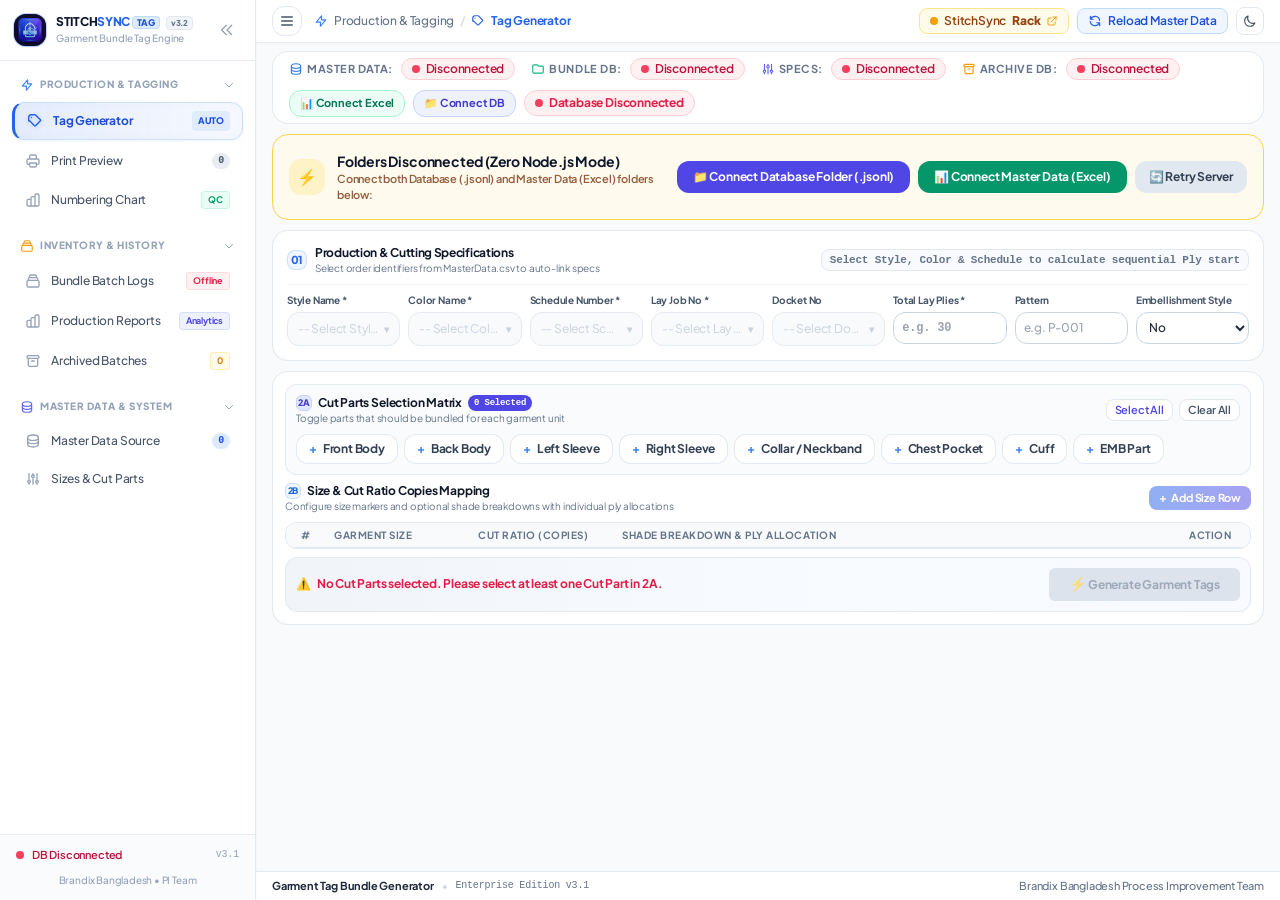
==== BundleTagApp.html @ 815786b7 "feat: add projects catalog page and integrate StitchSync Tag Generator (BundleTagApp)" ====
<!DOCTYPE html>
<html lang="en" class="light">

<head>
  <meta charset="UTF-8">
  <meta name="viewport" content="width=device-width, initial-scale=1.0">
  <title>StitchSync Tag - Garment Bundle Tag & Cut Identification Engine</title>
  <!-- Brand Favicon -->
  <link rel="icon" type="image/jpeg" href="assets/stitchsync-tag-logo.jpg">
  <!-- Tailwind CSS Engine (Local Offline + Configuration) -->
  <script src="tailwind.js"></script>
  <script>
    if (typeof tailwind !== 'undefined') {
      tailwind.config = { darkMode: 'class' };
    }
  </script>

  <!-- SheetJS Excel Engine (Local Offline + Excel .xlsx/.xls Parser) -->
  <script src="xlsx.full.min.js"></script>

  <!-- QR Code Generator Engine (Local Offline) -->
  <script src="js/qrcode.min.js"></script>

  <!-- Google Fonts (Plus Jakarta Sans & JetBrains Mono) with non-blocking fallback -->
  <link rel="preconnect" href="https://fonts.googleapis.com">
  <link rel="preconnect" href="https://fonts.gstatic.com" crossorigin>
  <link href="https://fonts.googleapis.com/css2?family=JetBrains+Mono:wght@400;500;600;700&family=Plus+Jakarta+Sans:wght@400;500;600;700;800&display=swap" rel="stylesheet">

  <!-- Application Stylesheet -->
  <link rel="stylesheet" href="css/style.css">
</head>

<body
  class="h-screen w-screen overflow-hidden bg-[#F8FAFC] dark:bg-slate-950 text-slate-800 dark:text-slate-100 transition-colors duration-200 antialiased selection:bg-blue-500 selection:text-white flex flex-col">

  <!-- Top Portfolio Return Bar -->
  <header class="no-print w-full bg-slate-900/95 text-slate-200 border-b border-slate-800 px-4 py-2 flex items-center justify-between text-xs z-50 shrink-0 select-none backdrop-blur-md shadow-md">
    <div class="flex items-center gap-3">
      <a href="projects.html" class="inline-flex items-center gap-1.5 px-3 py-1 rounded-lg bg-blue-600/20 hover:bg-blue-600/30 text-blue-400 hover:text-blue-300 font-bold border border-blue-500/40 transition">
        <span>←</span>
        <span>Back to Projects</span>
      </a>
      <span class="text-slate-600">|</span>
      <div class="flex items-center gap-2">
        <span class="w-2 h-2 rounded-full bg-emerald-400 animate-pulse"></span>
        <span class="font-medium text-slate-300">Live Application Demo:</span>
        <span class="font-bold text-white">StitchSync Tag Generator v3.2</span>
      </div>
    </div>
    <div class="flex items-center gap-3">
      <a href="index.html" class="text-slate-400 hover:text-white transition font-medium">Portfolio Home</a>
      <span class="text-slate-700">•</span>
      <a href="mailto:kihpranto@yahoo.com" class="text-blue-400 hover:text-blue-300 transition font-semibold">Contact Kazi Md Ikramul Hassan</a>
    </div>
  </header>

  <!-- Main Flex Layout Container -->
  <div id="app-root-container" class="flex-1 w-full flex flex-row overflow-hidden bg-[#F8FAFC] dark:bg-slate-950 text-slate-800 dark:text-slate-100">

    <!-- Left Side Panel Navigation (Sidebar) -->
    <aside id="app-sidebar" class="no-print w-64 shrink-0 bg-white/95 dark:bg-slate-900/95 border-r border-slate-200/90 dark:border-slate-800/90 flex flex-col justify-between h-screen z-40 transition-all duration-300 shadow-sm backdrop-blur-md overflow-hidden">
      
      <!-- Sidebar Header: Brand & Collapse Toggle -->
      <div class="sidebar-header p-3.5 border-b border-slate-200/80 dark:border-slate-800/80 flex items-center justify-between gap-2.5">
        <div class="flex items-center gap-2.5 min-w-0">
          <div class="w-8 h-8 rounded-xl overflow-hidden shadow-sm shadow-blue-500/20 ring-1 ring-blue-500/30 shrink-0 bg-gradient-to-br from-blue-600 via-blue-700 to-indigo-800 flex items-center justify-center" title="StitchSync Tag">
            <img src="assets/stitchsync-tag-logo.jpg" alt="StitchSync Tag Logo" class="w-full h-full object-cover" onerror="this.parentElement.innerHTML='🏷️'">
          </div>
          <div class="sidebar-brand-text truncate">
            <div class="flex items-center gap-1.5">
              <span class="text-xs font-black text-slate-900 dark:text-slate-100 tracking-tight">STITCH<span class="text-blue-600 dark:text-blue-400">SYNC</span> <span class="text-[9px] font-extrabold px-1 py-0.2 rounded bg-blue-100/90 dark:bg-blue-950 text-blue-700 dark:text-blue-300 border border-blue-200 dark:border-blue-800">TAG</span></span>
              <span class="px-1 py-0.2 rounded text-[8px] font-extrabold bg-slate-100 dark:bg-slate-800 text-slate-500 dark:text-slate-400 border border-slate-200 dark:border-slate-700">v3.2</span>
            </div>
            <p class="text-[10px] text-slate-400 dark:text-slate-500 font-medium truncate">Garment Bundle Tag Engine</p>
          </div>
        </div>
        <button type="button" onclick="toggleSidebar()" id="btn-sidebar-collapse" title="Collapse / Expand Sidebar"
          class="p-1.5 rounded-lg text-slate-400 hover:text-slate-700 dark:hover:text-slate-200 hover:bg-slate-100 dark:hover:bg-slate-800 transition cursor-pointer shrink-0">
          <svg class="w-4 h-4 sidebar-collapse-icon transition-transform duration-300" fill="none" stroke="currentColor" viewBox="0 0 24 24">
            <path stroke-linecap="round" stroke-linejoin="round" stroke-width="2" d="M11 19l-7-7 7-7m8 14l-7-7 7-7"></path>
          </svg>
        </button>
      </div>

      <!-- Navigation Groups with Custom Scrollbar -->
      <div class="flex-1 overflow-y-auto p-3 space-y-4 custom-scrollbar">
        
        <!-- CATEGORY 1: PRODUCTION & TAGGING -->
        <div class="nav-category-group">
          <div class="px-2 py-1 flex items-center justify-between text-[10px] font-extrabold uppercase tracking-wider text-slate-400 dark:text-slate-500 sidebar-category-title cursor-pointer select-none" onclick="toggleCategoryAccordion('cat-production')" title="Production & Tagging">
            <span class="flex items-center gap-1.5">
              <svg class="w-3.5 h-3.5 text-blue-500 shrink-0" fill="none" stroke="currentColor" viewBox="0 0 24 24"><path stroke-linecap="round" stroke-linejoin="round" stroke-width="2" d="M13 10V3L4 14h7v7l9-11h-7z"/></svg>
              <span>Production & Tagging</span>
            </span>
            <svg id="cat-production-arrow" class="w-3 h-3 transform transition-transform duration-200" fill="none" stroke="currentColor" viewBox="0 0 24 24"><path stroke-linecap="round" stroke-linejoin="round" stroke-width="2" d="M19 9l-7 7-7-7"></path></svg>
          </div>
          <div id="cat-production" class="space-y-1 mt-1.5 transition-all duration-200">
            <!-- Page 1: Tag Generator -->
            <button type="button" onclick="switchTab('generator')" data-tab-target="generator" id="tab-generator" title="Tag Generator (Auto Mode)"
              class="nav-item-active sidebar-nav-item w-full flex items-center justify-between px-3 py-2 text-xs font-semibold rounded-xl transition cursor-pointer">
              <div class="flex items-center gap-2.5">
                <svg class="w-4 h-4 sidebar-item-icon shrink-0" fill="none" stroke="currentColor" viewBox="0 0 24 24">
                  <path stroke-linecap="round" stroke-linejoin="round" stroke-width="2"
                    d="M7 7h.01M7 3h5a1 1 0 01.707.293l7 7a1 1 0 010 1.414l-7 7a1 1 0 01-1.414 0l-7-7A1 1 0 013 12V7a4 4 0 014-4z">
                  </path>
                </svg>
                <span class="sidebar-item-label">Tag Generator</span>
              </div>
              <span class="text-[9px] font-extrabold uppercase px-1.5 py-0.5 rounded bg-blue-100/80 text-blue-700 dark:bg-blue-900/60 dark:text-blue-300 sidebar-badge">Auto</span>
            </button>

            <!-- Page 2: Print Preview -->
            <button type="button" onclick="switchTab('print')" data-tab-target="print" id="tab-print" title="Print Preview & Tag Sheets"
              class="nav-item-inactive sidebar-nav-item w-full flex items-center justify-between px-3 py-2 text-xs font-medium rounded-xl hover:bg-slate-100 dark:hover:bg-slate-800 transition cursor-pointer">
              <div class="flex items-center gap-2.5">
                <svg class="w-4 h-4 sidebar-item-icon shrink-0" fill="none" stroke="currentColor" viewBox="0 0 24 24">
                  <path stroke-linecap="round" stroke-linejoin="round" stroke-width="2"
                    d="M17 17h2a2 2 0 002-2v-4a2 2 0 00-2-2H5a2 2 0 00-2 2v4a2 2 0 002 2h2m2 4h6a2 2 0 002-2v-4H7v4a2 2 0 002 2zm8-12V5a2 2 0 00-2-2H9a2 2 0 00-2 2v4h10z">
                  </path>
                </svg>
                <span class="sidebar-item-label">Print Preview</span>
              </div>
              <span id="sidebar-print-count" class="text-[10px] font-bold font-mono px-1.5 py-0.2 rounded-full bg-slate-200/80 dark:bg-slate-800 text-slate-600 dark:text-slate-400 sidebar-badge">0</span>
            </button>

            <!-- Page 3: Numbering Chart -->
            <button type="button" onclick="switchTab('chart')" data-tab-target="chart" id="tab-chart" title="Bundle Numbering Chart"
              class="nav-item-inactive sidebar-nav-item w-full flex items-center justify-between px-3 py-2 text-xs font-medium rounded-xl hover:bg-slate-100 dark:hover:bg-slate-800 transition cursor-pointer">
              <div class="flex items-center gap-2.5">
                <svg class="w-4 h-4 sidebar-item-icon shrink-0" fill="none" stroke="currentColor" viewBox="0 0 24 24">
                  <path stroke-linecap="round" stroke-linejoin="round" stroke-width="2"
                    d="M9 19v-6a2 2 0 00-2-2H5a2 2 0 00-2 2v6a2 2 0 002 2h2a2 2 0 002-2zm0 0V9a2 2 0 012-2h2a2 2 0 012 2v10m-6 0a2 2 0 002 2h2a2 2 0 002-2m0 0V5a2 2 0 012-2h2a2 2 0 012 2v14a2 2 0 01-2 2h-2a2 2 0 01-2-2z">
                  </path>
                </svg>
                <span class="sidebar-item-label">Numbering Chart</span>
              </div>
              <span class="text-[9px] font-bold text-emerald-600 dark:text-emerald-400 bg-emerald-50 dark:bg-emerald-950/60 px-1.5 py-0.2 rounded border border-emerald-200/60 dark:border-emerald-800/60 sidebar-badge">QC</span>
            </button>
          </div>
        </div>

        <!-- CATEGORY 2: INVENTORY & HISTORY -->
        <div class="nav-category-group">
          <div class="px-2 py-1 flex items-center justify-between text-[10px] font-extrabold uppercase tracking-wider text-slate-400 dark:text-slate-500 sidebar-category-title cursor-pointer select-none" onclick="toggleCategoryAccordion('cat-inventory')" title="Inventory & History">
            <span class="flex items-center gap-1.5">
              <svg class="w-3.5 h-3.5 text-amber-500 shrink-0" fill="none" stroke="currentColor" viewBox="0 0 24 24"><path stroke-linecap="round" stroke-linejoin="round" stroke-width="2" d="M19 11H5m14 0a2 2 0 012 2v6a2 2 0 01-2 2H5a2 2 0 01-2-2v-6a2 2 0 012-2m14 0V9a2 2 0 00-2-2M5 11V9a2 2 0 012-2m0 0V5a2 2 0 012-2h6a2 2 0 012 2v2M7 7h10"/></svg>
              <span>Inventory & History</span>
            </span>
            <svg id="cat-inventory-arrow" class="w-3 h-3 transform transition-transform duration-200" fill="none" stroke="currentColor" viewBox="0 0 24 24"><path stroke-linecap="round" stroke-linejoin="round" stroke-width="2" d="M19 9l-7 7-7-7"></path></svg>
          </div>
          <div id="cat-inventory" class="space-y-1 mt-1.5 transition-all duration-200">
            <!-- Page 4: Bundle Batch Logs -->
            <button type="button" onclick="switchTab('logs')" data-tab-target="logs" id="tab-logs" title="Bundle Batch Logs & History"
              class="nav-item-inactive sidebar-nav-item w-full flex items-center justify-between px-3 py-2 text-xs font-medium rounded-xl hover:bg-slate-100 dark:hover:bg-slate-800 transition cursor-pointer">
              <div class="flex items-center gap-2.5">
                <svg class="w-4 h-4 sidebar-item-icon shrink-0" fill="none" stroke="currentColor" viewBox="0 0 24 24">
                  <path stroke-linecap="round" stroke-linejoin="round" stroke-width="2"
                    d="M19 11H5m14 0a2 2 0 012 2v6a2 2 0 01-2 2H5a2 2 0 01-2-2v-6a2 2 0 012-2m14 0V9a2 2 0 00-2-2M5 11V9a2 2 0 012-2m0 0V5a2 2 0 012-2h6a2 2 0 012 2v2M7 7h10">
                  </path>
                </svg>
                <span class="sidebar-item-label">Bundle Batch Logs</span>
              </div>
              <span id="sidebar-logs-count" class="text-[9px] font-bold text-emerald-600 dark:text-emerald-400 bg-emerald-50 dark:bg-emerald-950/60 px-1.5 py-0.2 rounded border border-emerald-200/60 dark:border-emerald-800/60 sidebar-badge">0 Logs</span>
            </button>

            <!-- Page 5: Production Output Reports -->
            <button type="button" onclick="switchTab('reports')" data-tab-target="reports" id="tab-reports" title="Production Output & Generation Reports"
              class="nav-item-inactive sidebar-nav-item w-full flex items-center justify-between px-3 py-2 text-xs font-medium rounded-xl hover:bg-slate-100 dark:hover:bg-slate-800 transition cursor-pointer">
              <div class="flex items-center gap-2.5">
                <svg class="w-4 h-4 sidebar-item-icon shrink-0" fill="none" stroke="currentColor" viewBox="0 0 24 24">
                  <path stroke-linecap="round" stroke-linejoin="round" stroke-width="2"
                    d="M9 19v-6a2 2 0 00-2-2H5a2 2 0 00-2 2v6a2 2 0 002 2h2a2 2 0 002-2zm0 0V9a2 2 0 012-2h2a2 2 0 012 2v10m-6 0a2 2 0 002 2h2a2 2 0 002-2m0 0V5a2 2 0 012-2h2a2 2 0 012 2v14a2 2 0 01-2 2h-2a2 2 0 01-2-2z">
                  </path>
                </svg>
                <span class="sidebar-item-label">Production Reports</span>
              </div>
              <span class="text-[9px] font-bold text-indigo-600 dark:text-indigo-400 bg-indigo-50 dark:bg-indigo-950/60 px-1.5 py-0.2 rounded border border-indigo-200/60 dark:border-indigo-800/60 sidebar-badge">Analytics</span>
            </button>

            <!-- Page: Archived Batches -->
            <button type="button" onclick="switchTab('archive')" data-tab-target="archive" id="tab-archive" title="Archived Batch Logs"
              class="nav-item-inactive sidebar-nav-item w-full flex items-center justify-between px-3 py-2 text-xs font-medium rounded-xl hover:bg-slate-100 dark:hover:bg-slate-800 transition cursor-pointer">
              <div class="flex items-center gap-2.5">
                <svg class="w-4 h-4 sidebar-item-icon shrink-0" fill="none" stroke="currentColor" viewBox="0 0 24 24">
                  <path stroke-linecap="round" stroke-linejoin="round" stroke-width="2"
                    d="M5 8h14M5 8a2 2 0 110-4h14a2 2 0 110 4M5 8v10a2 2 0 002 2h10a2 2 0 002-2V8m-9 4h4">
                  </path>
                </svg>
                <span class="sidebar-item-label">Archived Batches</span>
              </div>
              <span id="sidebar-archive-count" class="text-[9px] font-bold text-amber-600 dark:text-amber-400 bg-amber-50 dark:bg-amber-950/60 px-1.5 py-0.2 rounded border border-amber-200/60 dark:border-amber-800/60 sidebar-badge">0</span>
            </button>
          </div>
        </div>

        <!-- CATEGORY 3: MASTER DATA & SYSTEM -->
        <div class="nav-category-group">
          <div class="px-2 py-1 flex items-center justify-between text-[10px] font-extrabold uppercase tracking-wider text-slate-400 dark:text-slate-500 sidebar-category-title cursor-pointer select-none" onclick="toggleCategoryAccordion('cat-system')" title="Master Data & System">
            <span class="flex items-center gap-1.5">
              <svg class="w-3.5 h-3.5 text-indigo-500 shrink-0" fill="none" stroke="currentColor" viewBox="0 0 24 24"><path stroke-linecap="round" stroke-linejoin="round" stroke-width="2" d="M4 7v10c0 2.21 3.582 4 8 4s8-1.79 8-4V7M4 7c0 2.21 3.582 4 8 4s8-1.79 8-4M4 7c0-2.21 3.582-4 8-4s8 1.79 8 4m0 5c0 2.21-3.582 4-8 4s-8-1.79-8-4"/></svg>
              <span>Master Data & System</span>
            </span>
            <svg id="cat-system-arrow" class="w-3 h-3 transform transition-transform duration-200" fill="none" stroke="currentColor" viewBox="0 0 24 24"><path stroke-linecap="round" stroke-linejoin="round" stroke-width="2" d="M19 9l-7 7-7-7"></path></svg>
          </div>
          <div id="cat-system" class="space-y-1 mt-1.5 transition-all duration-200">
            <!-- Page 7: Master Data Source -->
            <button type="button" onclick="switchTab('master')" data-tab-target="master" id="tab-master" title="Master Cutting Specifications"
              class="nav-item-inactive sidebar-nav-item w-full flex items-center justify-between px-3 py-2 text-xs font-medium rounded-xl hover:bg-slate-100 dark:hover:bg-slate-800 transition cursor-pointer">
              <div class="flex items-center gap-2.5">
                <svg class="w-4 h-4 sidebar-item-icon shrink-0" fill="none" stroke="currentColor" viewBox="0 0 24 24">
                  <path stroke-linecap="round" stroke-linejoin="round" stroke-width="2"
                    d="M4 7v10c0 2.21 3.582 4 8 4s8-1.79 8-4V7M4 7c0 2.21 3.582 4 8 4s8-1.79 8-4M4 7c0-2.21 3.582-4 8-4s8 1.79 8 4m0 5c0 2.21-3.582 4-8 4s-8-1.79-8-4">
                  </path>
                </svg>
                <span class="sidebar-item-label">Master Data Source</span>
              </div>
              <span id="sidebar-master-count" class="text-[10px] font-bold font-mono px-1.5 py-0.2 rounded-full bg-blue-100 dark:bg-blue-950/80 text-blue-700 dark:text-blue-300 sidebar-badge">27.3k</span>
            </button>

            <!-- Page 8: Sizes & Cut Parts Specs -->
            <button type="button" onclick="switchTab('specs')" data-tab-target="specs" id="tab-specs" title="Sizes & Cut Parts Master Configuration"
              class="nav-item-inactive sidebar-nav-item w-full flex items-center justify-between px-3 py-2 text-xs font-medium rounded-xl hover:bg-slate-100 dark:hover:bg-slate-800 transition cursor-pointer">
              <div class="flex items-center gap-2.5">
                <svg class="w-4 h-4 sidebar-item-icon shrink-0" fill="none" stroke="currentColor" viewBox="0 0 24 24">
                  <path stroke-linecap="round" stroke-linejoin="round" stroke-width="2"
                    d="M12 6V4m0 2a2 2 0 100 4m0-4a2 2 0 110 4m-6 8a2 2 0 100-4m0 4a2 2 0 110-4m0 4v2m0-6V4m6 6v10m6-2a2 2 0 100-4m0 4a2 2 0 110-4m0 4v2m0-6V4">
                  </path>
                </svg>
                <span class="sidebar-item-label">Sizes & Cut Parts</span>
              </div>
            </button>
          </div>
        </div>

      </div>

      <!-- Sidebar Footer: System Status & User Info -->
      <div class="p-3 border-t border-slate-200/80 dark:border-slate-800/80 bg-slate-50/70 dark:bg-slate-900/60 space-y-2.5 sidebar-footer">
        <div class="sidebar-footer-row flex items-center justify-between gap-2 px-1">
          <div class="flex items-center gap-2 min-w-0">
            <span id="sidebar-db-dot" class="w-2 h-2 rounded-full bg-emerald-500 shrink-0"></span>
            <span id="sidebar-db-label" class="text-[11px] font-semibold text-emerald-700 dark:text-emerald-300 truncate">Live DB Connected</span>
          </div>
          <span class="text-[10px] text-slate-400 font-mono sidebar-credit shrink-0">v3.1</span>
        </div>
        <div class="text-[10px] text-slate-400 dark:text-slate-500 text-center font-medium sidebar-credit">
          Brandix Bangladesh • PI Team
        </div>
      </div>
    </aside>

    <!-- Main Content Wrapper (Frozen Header, Scrollable Middle, Frozen Footer) -->
    <div id="app-main-column" class="flex-1 flex flex-col min-w-0 h-screen overflow-hidden">
      
      <!-- Top Minimal App Bar (Frozen at Top) -->
      <header id="app-top-header"
        class="glass-nav border-b border-slate-200/80 dark:border-slate-800/80 shadow-[0_1px_3px_rgba(0,0,0,0.02)] no-print shrink-0 z-30 transition-colors duration-200 px-3 py-1.5 sm:px-4">
        <div class="flex items-center justify-between gap-3">
          <div class="flex items-center gap-3 min-w-0">
            <!-- Sidebar Toggle Button -->
            <button type="button" onclick="toggleSidebar()" title="Toggle Sidebar Navigation"
              class="p-1.5 rounded-xl border border-slate-200 dark:border-slate-700 bg-white dark:bg-slate-800 text-slate-600 dark:text-slate-300 hover:bg-slate-100 dark:hover:bg-slate-700 transition cursor-pointer shadow-2xs shrink-0">
              <svg class="w-4 h-4" fill="none" stroke="currentColor" viewBox="0 0 24 24">
                <path stroke-linecap="round" stroke-linejoin="round" stroke-width="2" d="M4 6h16M4 12h16M4 18h16"></path>
              </svg>
            </button>

            <!-- Dynamic Breadcrumb Path Indicator -->
            <div id="nav-breadcrumb" class="flex items-center gap-1.5 text-xs text-slate-600 dark:text-slate-300 font-medium truncate">
              <span class="text-slate-500 dark:text-slate-400 font-medium flex items-center gap-1.5">
                <svg class="w-3.5 h-3.5 text-blue-500 shrink-0 inline" fill="none" stroke="currentColor" viewBox="0 0 24 24"><path stroke-linecap="round" stroke-linejoin="round" stroke-width="2" d="M13 10V3L4 14h7v7l9-11h-7z"/></svg>
                <span>Production & Tagging</span>
              </span>
              <span class="text-slate-300 dark:text-slate-600">/</span>
              <span class="font-bold text-blue-600 dark:text-blue-400 flex items-center gap-1.5">
                <svg class="w-3.5 h-3.5 text-blue-600 dark:text-blue-400 shrink-0 inline" fill="none" stroke="currentColor" viewBox="0 0 24 24"><path stroke-linecap="round" stroke-linejoin="round" stroke-width="2" d="M7 7h.01M7 3h5a1 1 0 01.707.293l7 7a1 1 0 010 1.414l-7 7a1 1 0 01-1.414 0l-7-7A1 1 0 013 12V7a4 4 0 014-4z"/></svg>
                <span>Tag Generator</span>
              </span>
            </div>
          </div>

          <!-- Right Quick Actions & Theme Toggle -->
          <div class="flex items-center gap-2 shrink-0">
            <!-- Suite Cross-Link: Switch to StitchSync Rack -->
            <a href="LocationManager.html" target="_blank" title="Open StitchSync Rack (Warehouse Floor Manager)"
              class="px-2.5 py-1 text-xs font-semibold rounded-lg bg-amber-50 dark:bg-amber-950/60 text-amber-800 dark:text-amber-200 border border-amber-200 dark:border-amber-800 hover:bg-amber-100 dark:hover:bg-amber-900/50 transition cursor-pointer flex items-center gap-1.5 shadow-2xs">
              <span class="w-2 h-2 rounded-full bg-amber-500"></span>
              <span class="hidden sm:inline">StitchSync</span> <strong>Rack</strong>
              <svg class="w-3 h-3 text-amber-500" fill="none" stroke="currentColor" viewBox="0 0 24 24"><path stroke-linecap="round" stroke-linejoin="round" stroke-width="2" d="M10 6H6a2 2 0 00-2 2v10a2 2 0 002 2h10a2 2 0 002-2v-4M14 4h6m0 0v6m0-6L10 14"/></svg>
            </a>
            <button type="button" onclick="reloadMasterDataFromCSV()" title="Reload MasterData.csv"
              class="px-2.5 py-1 text-xs font-semibold rounded-lg bg-blue-50 dark:bg-blue-950/60 text-blue-700 dark:text-blue-300 border border-blue-200 dark:border-blue-800 hover:bg-blue-100 transition cursor-pointer flex items-center gap-1.5 shadow-2xs">
              <svg id="header-reload-icon" class="w-3.5 h-3.5 text-blue-600 dark:text-blue-400" fill="none" stroke="currentColor" viewBox="0 0 24 24"><path stroke-linecap="round" stroke-linejoin="round" stroke-width="2" d="M4 4v5h.582m15.356 2A8.001 8.001 0 004.582 9m0 0H9m11 11v-5h-.581m0 0a8.003 8.003 0 01-15.357-2m15.357 2H15"/></svg>
              <span class="hidden sm:inline">Reload Master Data</span>
            </button>
            <!-- Top Bar Theme Toggle -->
            <button type="button" onclick="toggleDarkMode()" id="btn-theme-toggle" title="Toggle Dark / Light Mode"
              class="p-1.5 rounded-lg border border-slate-200 dark:border-slate-700 bg-white dark:bg-slate-800 text-slate-700 dark:text-slate-200 hover:bg-slate-100 dark:hover:bg-slate-700 transition cursor-pointer flex items-center justify-center shadow-2xs">
              <svg id="icon-sun" class="w-3.5 h-3.5 text-amber-400 hidden" fill="none" stroke="currentColor" viewBox="0 0 24 24">
                <path stroke-linecap="round" stroke-linejoin="round" stroke-width="2"
                  d="M12 3v1m0 16v1m9-9h-1M4 12H3m15.364 6.364l-.707-.707M6.343 6.343l-.707-.707m12.728 0l-.707.707M6.343 17.657l-.707.707M16 12a4 4 0 11-8 0 4 4 0 018 0z">
                </path>
              </svg>
              <svg id="icon-moon" class="w-3.5 h-3.5 text-slate-600 dark:text-slate-300" fill="none" stroke="currentColor" viewBox="0 0 24 24">
                <path stroke-linecap="round" stroke-linejoin="round" stroke-width="2"
                  d="M20.354 15.354A9 9 0 018.646 3.646 9.003 9.003 0 0012 21a9.003 9.003 0 008.354-5.646z"></path>
              </svg>
            </button>
          </div>
        </div>
      </header>

      <!-- Toast Notification Container -->
      <div id="toast-container" class="fixed top-4 right-4 z-50 flex flex-col gap-2 no-print"></div>

      <!-- Loading Overlay -->
      <div id="loading-overlay"
        class="fixed inset-0 z-50 bg-slate-900/60 backdrop-blur-xs flex items-center justify-center hidden no-print" onclick="if(event.target===this)hideLoading()">
        <div
          class="bg-white dark:bg-slate-900 border border-slate-200 dark:border-slate-800 rounded-2xl p-5 shadow-2xl flex items-center justify-between gap-4 max-w-sm mx-4">
          <div class="flex items-center gap-3.5">
            <div class="w-6 h-6 border-2 border-blue-500 border-t-transparent rounded-full animate-spin shrink-0"></div>
            <div>
              <p id="loading-spinner-text" class="text-xs font-bold text-slate-800 dark:text-slate-200">Processing request...</p>
              <p class="text-[10px] text-slate-500 dark:text-slate-400">GarmentTag Live Database Engine</p>
            </div>
          </div>
          <button type="button" onclick="hideLoading()" class="text-slate-400 hover:text-slate-600 dark:hover:text-slate-200 text-sm font-bold p-1 rounded-lg hover:bg-slate-100 dark:hover:bg-slate-800 transition cursor-pointer" title="Dismiss">✕</button>
        </div>
      </div>

      <!-- Middle Scrollable Viewport (Only content scrolls) -->
      <div id="main-scroll-viewport" class="flex-1 overflow-y-auto overflow-x-hidden custom-scrollbar">
        <!-- Main Content Container -->
        <main class="w-full max-w-[1720px] mx-auto px-2.5 sm:px-4 py-2 space-y-2.5">

          <!-- System Telemetry & Live Connection Status Dashboard (Frozen / Sticky on scroll) -->
          <div id="system-status-bar"
            class="sticky top-0 z-25 bg-white/95 dark:bg-slate-900/95 backdrop-blur-md rounded-2xl shadow-xs border border-slate-200/90 dark:border-slate-800/90 px-3 py-1.5 sm:px-4 flex flex-wrap items-center justify-between gap-2.5 transition-all no-print">
            
            <div class="flex items-center gap-3 sm:gap-4 flex-wrap">
              <!-- Master Data Source Indicator -->
              <div class="flex items-center gap-2">
                <span class="text-[11px] font-bold text-slate-500 dark:text-slate-400 uppercase tracking-wider flex items-center gap-1">
                  <svg class="w-3.5 h-3.5 text-blue-500" fill="none" stroke="currentColor" viewBox="0 0 24 24"><path stroke-linecap="round" stroke-linejoin="round" stroke-width="2" d="M4 7v10c0 2.21 3.582 4 8 4s8-1.79 8-4V7M4 7c0 2.21 3.582 4 8 4s8-1.79 8-4M4 7c0-2.21 3.582-4 8-4s8 1.79 8 4m0 5c0 2.21-3.582 4-8 4s-8-1.79-8-4"/></svg>
                  Master Data:
                </span>
                <span id="gen-status-master" class="inline-flex items-center gap-1.5 text-xs font-semibold px-3 py-1 rounded-full bg-slate-100 dark:bg-slate-800 text-slate-700 dark:text-slate-300 border border-slate-200 dark:border-slate-700">
                  <span id="gen-status-master-dot" class="w-2 h-2 rounded-full bg-slate-400"></span>
                  <span id="gen-status-master-text">Disconnected</span>
                </span>
              </div>

              <!-- Bundle Database Indicator (garment_batches_data.jsonl & garment_tags_data.jsonl) -->
              <div class="flex items-center gap-2">
                <span class="text-[11px] font-bold text-slate-500 dark:text-slate-400 uppercase tracking-wider flex items-center gap-1">
                  <svg class="w-3.5 h-3.5 text-emerald-500" fill="none" stroke="currentColor" viewBox="0 0 24 24"><path stroke-linecap="round" stroke-linejoin="round" stroke-width="2" d="M3 7v10a2 2 0 002 2h14a2 2 0 002-2V9a2 2 0 00-2-2h-6l-2-2H5a2 2 0 00-2 2z"/></svg>
                  Bundle DB:
                </span>
                <span id="gen-status-bundle" class="inline-flex items-center gap-1.5 text-xs font-semibold px-3 py-1 rounded-full bg-rose-50 dark:bg-rose-950/60 text-rose-700 dark:text-rose-300 border border-rose-200 dark:border-rose-800">
                  <span id="gen-status-bundle-dot" class="w-2 h-2 rounded-full bg-rose-500"></span>
                  <span id="gen-status-bundle-text">Disconnected</span>
                </span>
              </div>

              <!-- Universal Specs Indicator -->
              <div class="flex items-center gap-2">
                <span class="text-[11px] font-bold text-slate-500 dark:text-slate-400 uppercase tracking-wider flex items-center gap-1">
                  <svg class="w-3.5 h-3.5 text-indigo-500" fill="none" stroke="currentColor" viewBox="0 0 24 24"><path stroke-linecap="round" stroke-linejoin="round" stroke-width="2" d="M12 6V4m0 2a2 2 0 100 4m0-4a2 2 0 110 4m-6 8a2 2 0 100-4m0 4a2 2 0 110-4m0 4v2m0-6V4m6 6v10m6-2a2 2 0 100-4m0 4a2 2 0 110-4m0 4v2m0-6V4"/></svg>
                  Specs:
                </span>
                <span id="gen-status-specs" class="inline-flex items-center gap-1.5 text-xs font-semibold px-3 py-1 rounded-full bg-slate-100 dark:bg-slate-800 text-slate-700 dark:text-slate-300 border border-slate-200 dark:border-slate-700">
                  <span id="gen-status-specs-dot" class="w-2 h-2 rounded-full bg-slate-400"></span>
                  <span id="gen-status-specs-text">Disconnected</span>
                </span>
              </div>

              <!-- Archive Database Indicator -->
              <div class="flex items-center gap-2">
                <span class="text-[11px] font-bold text-slate-500 dark:text-slate-400 uppercase tracking-wider flex items-center gap-1">
                  <svg class="w-3.5 h-3.5 text-amber-500" fill="none" stroke="currentColor" viewBox="0 0 24 24"><path stroke-linecap="round" stroke-linejoin="round" stroke-width="2" d="M5 8h14M5 8a2 2 0 110-4h14a2 2 0 110 4M5 8v10a2 2 0 002 2h10a2 2 0 002-2V8m-9 4h4"/></svg>
                  Archive DB:
                </span>
                <span id="gen-status-archive" class="inline-flex items-center gap-1.5 text-xs font-semibold px-3 py-1 rounded-full bg-slate-100 dark:bg-slate-800 text-slate-700 dark:text-slate-300 border border-slate-200 dark:border-slate-700">
                  <span id="gen-status-archive-dot" class="w-2 h-2 rounded-full bg-slate-400"></span>
                  <span id="gen-status-archive-text">Disconnected</span>
                </span>
              </div>
            </div>

            <div class="flex items-center gap-2 flex-wrap">
              <button onclick="browseCSVFolder()" class="px-2.5 py-1 text-[11px] font-bold rounded-xl bg-emerald-50 dark:bg-emerald-950/60 text-emerald-700 dark:text-emerald-300 border border-emerald-200 dark:border-emerald-800 hover:bg-emerald-100 dark:hover:bg-emerald-900/60 transition cursor-pointer flex items-center gap-1 shadow-2xs" title="Select / Change Master Data Excel Folder">
                📊 Connect Excel
              </button>
              <button onclick="browseDatabaseFolder()" class="px-2.5 py-1 text-[11px] font-bold rounded-xl bg-indigo-50 dark:bg-indigo-950/60 text-indigo-700 dark:text-indigo-300 border border-indigo-200 dark:border-indigo-800 hover:bg-indigo-100 dark:hover:bg-indigo-900/60 transition cursor-pointer flex items-center gap-1 shadow-2xs" title="Select / Change .jsonl Database Folder">
                📁 Connect DB
              </button>
              <span id="json-sync-indicator" class="inline-flex items-center gap-1.5 text-xs font-bold text-rose-700 dark:text-rose-400 bg-rose-50 dark:bg-rose-950/50 px-3 py-1 rounded-full border border-rose-200 dark:border-rose-800 shadow-2xs">
                <span class="w-2 h-2 rounded-full bg-rose-500"></span>
                Database Disconnected
              </span>
            </div>
          </div>

    <!-- Connection Warning Banner (Shown only when Database Folder is not connected) -->
    <div id="db-disconnected-alert" class="hidden bg-amber-50/90 dark:bg-amber-950/70 border border-amber-300 dark:border-amber-700 rounded-2xl p-3.5 sm:p-4 flex flex-col md:flex-row md:items-center justify-between gap-3 shadow-xs no-print">
      <div class="flex items-center gap-3 text-amber-800 dark:text-amber-200 text-xs font-semibold">
        <div id="db-alert-icon" class="w-9 h-9 rounded-xl bg-amber-100 dark:bg-amber-900/60 flex items-center justify-center text-amber-700 dark:text-amber-300 font-bold shrink-0 text-base">
          ⚡
        </div>
        <div>
          <strong id="db-alert-title" class="font-bold text-slate-900 dark:text-slate-100 text-sm block">Folders Disconnected (Zero Node.js Mode)</strong>
          <span id="db-alert-desc" class="text-[11px] text-amber-900/80 dark:text-amber-200/80">Connect your Database (.jsonl) and Master Data (Excel) folders below:</span>
        </div>
      </div>
      <div class="flex items-center flex-wrap gap-2 shrink-0">
        <button id="btn-connect-db-banner" onclick="browseDatabaseFolder()" class="px-4 py-2 bg-indigo-600 hover:bg-indigo-700 text-white font-bold text-xs rounded-xl shadow-xs transition cursor-pointer flex items-center gap-1.5 active:scale-95">
          📁 Connect Database Folder (.jsonl)
        </button>
        <button id="btn-connect-csv-banner" onclick="browseCSVFolder()" class="px-4 py-2 bg-emerald-600 hover:bg-emerald-700 text-white font-bold text-xs rounded-xl shadow-xs transition cursor-pointer flex items-center gap-1.5 active:scale-95">
          📊 Connect Master Data Folder (Excel)
        </button>
        <button onclick="checkAndInitJSONConnection()" class="px-3.5 py-2 bg-slate-200 hover:bg-slate-300 dark:bg-slate-800 dark:hover:bg-slate-700 text-slate-700 dark:text-slate-200 font-bold text-xs rounded-xl shadow-2xs transition cursor-pointer flex items-center gap-1.5">
          🔄 Retry Server
        </button>
      </div>
    </div>

    <!-- Tag Generator Component -->
    <section id="sec-generator" class="space-y-2.5">

      <!-- Step 1 Card: Production Specifications -->
      <div id="card-gen-specs"
        class="bg-white dark:bg-slate-900 rounded-2xl shadow-xs border border-slate-200/90 dark:border-slate-800/90 p-3 sm:p-3.5 space-y-2 transition-all duration-300">
        <div
          class="flex flex-col sm:flex-row sm:items-center justify-between gap-2 pb-2 border-b border-slate-100 dark:border-slate-800">
          <div class="flex items-center gap-2">
            <span
              class="w-5 h-5 rounded-lg bg-blue-50 dark:bg-blue-950/80 text-blue-600 dark:text-blue-400 text-[11px] font-extrabold flex items-center justify-center border border-blue-200/80 dark:border-blue-800 shadow-2xs">01</span>
            <div>
              <h2 class="text-xs font-bold text-slate-900 dark:text-slate-100 tracking-tight">
                Production & Cutting Specifications
              </h2>
              <p class="text-[10px] text-slate-500 dark:text-slate-400">Select order identifiers from MasterData.csv to auto-link specs</p>
            </div>
          </div>
          <div id="ply-sequence-badge" class="text-[11px] font-mono font-semibold px-2 py-0.5 rounded-lg bg-slate-50 dark:bg-slate-800/80 border border-slate-200 dark:border-slate-700 text-slate-500 dark:text-slate-400">
            Select Style, Color & Schedule to calculate sequential Ply start
          </div>
        </div>

        <div class="grid grid-cols-1 sm:grid-cols-2 md:grid-cols-4 lg:grid-cols-8 gap-2">
          <div>
            <label for="gen-style" class="block text-[10px] font-bold text-slate-600 dark:text-slate-400 mb-1 flex items-center gap-1">
              <span>Style Name *</span>
            </label>
            <select id="gen-style" onchange="onStyleChange()" title="Select Style Name" aria-label="Style Name"
              class="w-full h-8 bg-white dark:bg-slate-950 border border-slate-300 dark:border-slate-700 focus:border-blue-500 focus:ring-2 focus:ring-blue-500/20 rounded-xl px-2 py-1 text-xs font-medium text-slate-800 dark:text-slate-200 outline-none transition shadow-2xs">
              <option value="">-- Select Style --</option>
            </select>
          </div>

          <div>
            <label for="gen-color" class="block text-[10px] font-bold text-slate-600 dark:text-slate-400 mb-1 flex items-center gap-1">
              <span>Color Name *</span>
            </label>
            <select id="gen-color" onchange="onColorChange()" disabled title="Select Color Name" aria-label="Color Name"
              class="w-full h-8 bg-slate-100 dark:bg-slate-900 border border-slate-300 dark:border-slate-700 rounded-xl px-2 py-1 text-xs font-medium text-slate-800 dark:text-slate-200 disabled:opacity-50 outline-none transition shadow-2xs">
              <option value="">-- Select Color --</option>
            </select>
          </div>

          <div>
            <label for="gen-po" class="block text-[10px] font-bold text-slate-600 dark:text-slate-400 mb-1 flex items-center gap-1">
              <span>Schedule Number *</span>
            </label>
            <select id="gen-po" onchange="onScheduleChange()" disabled title="Select Schedule Number" aria-label="Schedule Number"
              class="w-full h-8 bg-slate-100 dark:bg-slate-900 border border-slate-300 dark:border-slate-700 rounded-xl px-2 py-1 text-xs font-medium text-slate-800 dark:text-slate-200 disabled:opacity-50 outline-none transition shadow-2xs">
              <option value="">-- Select Schedule --</option>
            </select>
          </div>

          <div>
            <label for="gen-pattern" class="block text-[10px] font-bold text-slate-600 dark:text-slate-400 mb-1 flex items-center gap-1">
              <span>Lay Job No *</span>
            </label>
            <select id="gen-pattern" onchange="onJobNoChange()" disabled title="Select Lay Job No" aria-label="Lay Job No"
              class="w-full h-8 bg-slate-100 dark:bg-slate-900 border border-slate-300 dark:border-slate-700 rounded-xl px-2 py-1 text-xs font-medium text-slate-800 dark:text-slate-200 disabled:opacity-50 outline-none transition shadow-2xs">
              <option value="">-- Select Lay Job No --</option>
            </select>
          </div>

          <div>
            <label for="gen-docket" class="block text-[10px] font-bold text-slate-600 dark:text-slate-400 mb-1 flex items-center gap-1">
              <span>Docket No</span>
            </label>
            <select id="gen-docket" onchange="onDocketChange()" disabled title="Select Docket No" aria-label="Docket No"
              class="w-full h-8 bg-slate-100 dark:bg-slate-900 border border-slate-300 dark:border-slate-700 rounded-xl px-2 py-1 text-xs font-medium text-slate-800 dark:text-slate-200 disabled:opacity-50 outline-none transition shadow-2xs">
              <option value="">-- Select Docket No --</option>
            </select>
          </div>

          <div>
            <label class="block text-[10px] font-bold text-slate-600 dark:text-slate-400 mb-1 flex items-center gap-1">
              <span>Total Lay Plies *</span>
            </label>
            <input type="number" id="gen-ply" oninput="updatePlySequenceBadge()" min="1" value=""
              placeholder="e.g. 30"
              class="w-full h-8 bg-white dark:bg-slate-950 border border-slate-300 dark:border-slate-700 focus:border-blue-500 focus:ring-2 focus:ring-blue-500/20 rounded-xl px-2 py-1 text-xs font-mono font-bold text-slate-800 dark:text-slate-200 outline-none transition shadow-2xs">
          </div>

          <div>
            <label class="block text-[10px] font-bold text-slate-600 dark:text-slate-400 mb-1 flex items-center gap-1">
              <span>Pattern</span>
            </label>
            <input type="text" id="gen-pattern-text" value=""
              placeholder="e.g. P-001"
              class="w-full h-8 bg-white dark:bg-slate-950 border border-slate-300 dark:border-slate-700 focus:border-blue-500 focus:ring-2 focus:ring-blue-500/20 rounded-xl px-2 py-1 text-xs font-medium text-slate-800 dark:text-slate-200 outline-none transition shadow-2xs">
          </div>

          <div>
            <label for="gen-embellishment" class="block text-[10px] font-bold text-slate-600 dark:text-slate-400 mb-1 flex items-center gap-1">
              <span>Embellishment Style</span>
            </label>
            <select id="gen-embellishment" title="Select Embellishment Style" aria-label="Embellishment Style"
              class="w-full h-8 bg-white dark:bg-slate-950 border border-slate-300 dark:border-slate-700 focus:border-blue-500 focus:ring-2 focus:ring-blue-500/20 rounded-xl px-2 py-1 text-xs font-medium text-slate-800 dark:text-slate-200 outline-none transition shadow-2xs">
              <option value="No">No</option>
              <option value="Yes">Yes</option>
            </select>
          </div>
        </div>
      </div>

      <!-- Step 2: Cut Parts Selection Tile & Size Ratio Mapping -->
      <div id="card-gen-mapping"
        class="bg-white dark:bg-slate-900 rounded-2xl shadow-xs border border-slate-200/90 dark:border-slate-800/90 p-2.5 sm:p-3 space-y-2 transition-all duration-300">

        <!-- TOP TILE: Multi-Select Cut Parts (2A) -->
        <div
          class="bg-slate-50/80 dark:bg-slate-800/40 rounded-xl p-2 sm:p-2.5 border border-slate-200/80 dark:border-slate-700/80">
          <div class="flex flex-col sm:flex-row sm:items-center justify-between gap-2 mb-2">
            <div>
              <h3 class="text-xs font-bold text-slate-900 dark:text-slate-100 flex items-center gap-1.5">
                <span
                  class="w-4 h-4 rounded-md bg-indigo-100 dark:bg-indigo-950/80 text-indigo-700 dark:text-indigo-300 text-[9px] font-extrabold flex items-center justify-center border border-indigo-200 dark:border-indigo-800 shadow-2xs">
                  2A
                </span>
                Cut Parts Selection Matrix
                <span id="selected-parts-count"
                  class="text-[9px] bg-indigo-600 text-white font-mono px-1.5 py-0.2 rounded-full font-bold shadow-2xs">
                  0 Selected
                </span>
              </h3>
              <p class="text-[10px] text-slate-500 dark:text-slate-400">Toggle parts that should be bundled for each garment unit</p>
            </div>

            <div class="flex items-center gap-1.5 shrink-0">
              <button type="button" onclick="selectAllParts()"
                class="px-2 py-0.5 bg-white dark:bg-slate-800 hover:bg-indigo-50 dark:hover:bg-indigo-950/40 border border-slate-200 dark:border-slate-700 text-indigo-600 dark:text-indigo-400 text-[11px] font-semibold rounded-lg transition-all cursor-pointer shadow-2xs">
                Select All
              </button>
              <button type="button" onclick="deselectAllParts()"
                class="px-2 py-0.5 bg-white dark:bg-slate-800 hover:bg-slate-100 dark:hover:bg-slate-700 border border-slate-200 dark:border-slate-700 text-slate-600 dark:text-slate-300 text-[11px] font-semibold rounded-lg transition-all cursor-pointer shadow-2xs">
                Clear All
              </button>
            </div>
          </div>

          <div id="parts-tile-container" class="flex flex-wrap gap-1.5">
            <!-- Dynamic part pills -->
          </div>
        </div>

        <!-- BOTTOM TABLE: Size & Cut Ratio Copies Mapping (2B) -->
        <div>
          <div class="flex flex-col sm:flex-row sm:items-center justify-between gap-2 mb-2">
            <div>
              <h2 class="text-xs font-bold text-slate-900 dark:text-slate-100 flex items-center gap-1.5">
                <span
                  class="w-4 h-4 rounded-md bg-blue-50 dark:bg-blue-950/80 text-blue-600 dark:text-blue-400 text-[9px] font-extrabold flex items-center justify-center border border-blue-200/80 dark:border-blue-800 shadow-2xs">
                  2B
                </span>
                Size & Cut Ratio Copies Mapping
              </h2>
              <p class="text-[10px] text-slate-500 dark:text-slate-400">Configure size markers and optional shade breakdowns with individual ply allocations</p>
            </div>

            <button id="btn-add-mapping-row" onclick="addMappingRow()"
              class="inline-flex items-center gap-1 px-2.5 py-1 bg-gradient-to-r from-blue-600 to-indigo-600 hover:from-blue-700 hover:to-indigo-700 text-white font-bold text-[11px] rounded-lg shadow-xs transition-all cursor-pointer">
              <span class="text-xs leading-none">+</span> Add Size Row
            </button>
          </div>

          <div
            class="overflow-x-auto border border-slate-200/90 dark:border-slate-800/90 rounded-xl bg-white dark:bg-slate-900 shadow-2xs">
            <table class="w-full text-left text-xs border-collapse">
              <thead>
                <tr
                  class="bg-[#F8FAFC] dark:bg-slate-800/80 text-slate-500 dark:text-slate-400 text-[10px] font-bold uppercase tracking-wider border-b border-slate-200 dark:border-slate-800">
                  <th class="py-1 px-2 w-10 text-center">#</th>
                  <th class="py-1 px-2 w-36">Garment Size</th>
                  <th class="py-1 px-2 w-36">Cut Ratio (Copies)</th>
                  <th class="py-1 px-2">Shade Breakdown & Ply Allocation</th>
                  <th class="py-1 px-2 w-20 text-center">Action</th>
                </tr>
              </thead>
              <tbody id="mapping-rows" class="divide-y divide-slate-100 dark:divide-slate-800/80">
                <!-- Mapping rows injected here -->
              </tbody>
            </table>
          </div>

          <div
            class="mt-2 p-2 sm:p-2.5 bg-gradient-to-r from-slate-100 via-blue-50/50 to-indigo-50/40 dark:from-slate-800/90 dark:via-slate-800/60 dark:to-indigo-950/40 rounded-xl border border-slate-200 dark:border-slate-700/80 flex flex-col sm:flex-row sm:items-center justify-between gap-2 shadow-2xs">
            <div id="mapping-summary-text" class="text-xs text-slate-700 dark:text-slate-300 font-medium">
              <!-- Summary string -->
            </div>

            <button id="btn-generate" onclick="generateTags()"
              class="px-4 py-2 bg-gradient-to-r from-blue-600 via-blue-700 to-indigo-700 hover:from-blue-700 hover:to-indigo-800 active:scale-98 text-white font-extrabold text-xs rounded-xl shadow-md shadow-blue-500/25 transition-all whitespace-nowrap shrink-0 cursor-pointer flex items-center justify-center gap-1.5">
              <span class="text-sm leading-none">⚡</span>
              <span>Generate Garment Tags</span>
            </button>
          </div>
        </div>

      </div>
    </section>

    <!-- Print Preview Component -->
    <section id="sec-print" class="hidden space-y-2.5">
      <div id="card-print-controls"
        class="bg-white dark:bg-slate-900 rounded-2xl border border-slate-200/90 dark:border-slate-800/90 p-3 sm:p-3.5 flex flex-col md:flex-row items-stretch md:items-center justify-between gap-2 shadow-xs no-print transition-all duration-300">
        <div>
          <h2 id="print-header-title" class="font-bold text-slate-900 dark:text-slate-100 text-xs tracking-tight">Bundle Tag Print
            Preview (2 Columns)</h2>
          <p id="print-header-subtitle" class="text-[10px] text-slate-500 dark:text-slate-400 mt-0.5">Formatted for A4 portrait
            paper cutter / laser tag sheets.</p>
        </div>
        <div class="flex flex-wrap items-center gap-1.5 sm:gap-2">
          <!-- Printer Selector -->
          <div
            class="flex items-center gap-1 bg-slate-100/90 dark:bg-slate-800/80 p-0.5 rounded-lg border border-slate-200/80 dark:border-slate-700/80">
            <span class="text-[10px] font-bold text-slate-500 dark:text-slate-400 px-1 hidden sm:inline">Printer:</span>
            <select id="print-printer-select" title="Select Target Printer" aria-label="Select Printer"
              class="h-7 bg-white dark:bg-slate-900 border border-slate-200 dark:border-slate-700 rounded-md text-xs font-semibold text-slate-800 dark:text-slate-200 px-2 outline-none cursor-pointer max-w-[160px] shadow-2xs">
              <option value="">Default Printer</option>
            </select>
          </div>

          <!-- Copies Input -->
          <div
            class="flex items-center gap-1 bg-slate-100/90 dark:bg-slate-800/80 p-0.5 rounded-lg border border-slate-200/80 dark:border-slate-700/80">
            <span class="text-[10px] font-bold text-slate-500 dark:text-slate-400 px-1 hidden sm:inline">Copies:</span>
            <input type="number" id="print-copies-input" min="1" max="99" value="1" title="Number of copies"
              class="w-10 h-7 bg-white dark:bg-slate-900 border border-slate-200 dark:border-slate-700 rounded-md text-xs font-bold text-center text-slate-800 dark:text-slate-200 outline-none shadow-2xs">
          </div>

          <!-- Paper Size Selector -->
          <div
            class="flex items-center gap-1 bg-slate-100/90 dark:bg-slate-800/80 p-0.5 rounded-lg border border-slate-200/80 dark:border-slate-700/80">
            <span class="text-[10px] font-bold text-slate-500 dark:text-slate-400 px-1 hidden sm:inline">Size:</span>
            <select id="print-paper-size" onchange="setPrintPaperSize(this.value)" title="Select Print Paper Size" aria-label="Paper Size"
              class="h-7 bg-white dark:bg-slate-900 border border-slate-200 dark:border-slate-700 rounded-md text-xs font-bold text-slate-800 dark:text-slate-200 px-2 outline-none cursor-pointer shadow-2xs">
              <option value="A4" selected>📄 A4 (210 × 297 mm)</option>
              <option value="A3">📄 A3 (297 × 420 mm)</option>
              <option value="Letter">📄 Letter (8.5" × 11")</option>
              <option value="4x6">🏷️ 4" × 6" (Thermal Tag)</option>
              <option value="4x8">🏷️ 4" × 8" (Continuous Roll)</option>
              <option value="3x5">🏷️ 3" × 5" (Compact Tag)</option>
            </select>
          </div>

          <!-- Tag Density / Height Selector -->
          <div
            class="flex items-center gap-1 bg-slate-100/90 dark:bg-slate-800/80 p-0.5 rounded-lg border border-slate-200/80 dark:border-slate-700/80">
            <span class="text-[10px] font-bold text-slate-500 dark:text-slate-400 px-1 hidden sm:inline">Preset:</span>
            <select id="print-tag-density" onchange="setPrintTagDensity(this.value)" title="Select Tag Density Preset" aria-label="Tag Density"
              class="h-7 bg-white dark:bg-slate-900 border border-slate-200 dark:border-slate-700 rounded-md text-xs font-bold text-slate-800 dark:text-slate-200 px-2 outline-none cursor-pointer shadow-2xs">
              <option value="6" selected>6 Tags / Sheet (Ultra Compact)</option>
              <option value="5">5 Tags / Sheet (Compact)</option>
              <option value="4">4 Tags / Sheet (Optimal)</option>
              <option value="3">3 Tags / Sheet (Medium)</option>
              <option value="2">2 Tags / Sheet (Large)</option>
              <option value="1">1 Tag / Sheet (Full Label)</option>
            </select>
          </div>

          <!-- Tag Height Adjuster (mm) -->
          <div
            class="flex items-center gap-1 bg-slate-100/90 dark:bg-slate-800/80 p-0.5 rounded-lg border border-slate-200/80 dark:border-slate-700/80">
            <span class="text-[10px] font-bold text-slate-500 dark:text-slate-400 px-1 hidden sm:inline">Height:</span>
            <button type="button" onclick="stepTagHeight(-1)" class="w-5 h-6 flex items-center justify-center font-bold text-xs bg-white dark:bg-slate-900 border border-slate-200 dark:border-slate-700 rounded text-slate-700 dark:text-slate-200 hover:bg-slate-100 dark:hover:bg-slate-800 cursor-pointer shadow-2xs">-</button>
            <input type="number" id="print-tag-height" min="15" max="150" step="0.5" value="23" onchange="setPrintTagHeight(this.value)" title="Custom Tag Height in mm"
              class="w-12 h-6 bg-white dark:bg-slate-900 border border-slate-200 dark:border-slate-700 rounded text-xs font-mono font-bold text-center text-slate-800 dark:text-slate-200 outline-none shadow-2xs">
            <span class="text-[10px] font-bold text-slate-400 font-mono pr-0.5">mm</span>
            <button type="button" onclick="stepTagHeight(1)" class="w-5 h-6 flex items-center justify-center font-bold text-xs bg-white dark:bg-slate-900 border border-slate-200 dark:border-slate-700 rounded text-slate-700 dark:text-slate-200 hover:bg-slate-100 dark:hover:bg-slate-800 cursor-pointer shadow-2xs">+</button>
          </div>

          <!-- Tag Gap Selector -->
          <div
            class="flex items-center gap-1 bg-slate-100/90 dark:bg-slate-800/80 p-0.5 rounded-lg border border-slate-200/80 dark:border-slate-700/80">
            <span class="text-[10px] font-bold text-slate-500 dark:text-slate-400 px-1 hidden sm:inline">Gap:</span>
            <select id="print-tag-gap" onchange="setPrintTagGap(this.value)" title="Select Tag Row Gap" aria-label="Tag Gap"
              class="h-7 bg-white dark:bg-slate-900 border border-slate-200 dark:border-slate-700 rounded-md text-xs font-bold text-slate-800 dark:text-slate-200 px-2 outline-none cursor-pointer shadow-2xs">
              <option value="0">0 mm (No Gap)</option>
              <option value="1" selected>1 mm (Tight)</option>
              <option value="2">2 mm (Standard)</option>
              <option value="3">3 mm (Relaxed)</option>
              <option value="4">4 mm (Wide)</option>
            </select>
          </div>

          <!-- Column Layout Switcher -->
          <div
            class="flex items-center gap-0.5 bg-slate-100/90 dark:bg-slate-800/80 p-0.5 rounded-lg border border-slate-200/80 dark:border-slate-700/80">
            <span
              class="text-[10px] font-bold text-slate-500 dark:text-slate-400 px-1 hidden sm:inline">Cols:</span>
            <button type="button" onclick="setPrintColumns(1)" id="btn-print-col-1"
              class="px-2 py-0.5 text-xs font-semibold rounded text-slate-600 dark:text-slate-300 hover:bg-white/60 dark:hover:bg-slate-700/60 transition-all cursor-pointer">
              1
            </button>
            <button type="button" onclick="setPrintColumns(2)" id="btn-print-col-2"
              class="px-2 py-0.5 text-xs font-bold rounded transition-all cursor-pointer bg-white dark:bg-slate-900 text-blue-600 dark:text-blue-400 shadow-2xs border border-slate-200/60 dark:border-slate-700/60">
              2
            </button>
            <button type="button" onclick="setPrintColumns(3)" id="btn-print-col-3"
              class="px-2 py-0.5 text-xs font-semibold rounded text-slate-600 dark:text-slate-300 hover:bg-white/60 dark:hover:bg-slate-700/60 transition-all cursor-pointer">
              3
            </button>
          </div>

          <button onclick="clearPrintPreview()"
            class="px-2.5 py-1 text-xs font-semibold text-slate-600 dark:text-slate-300 bg-slate-100 dark:bg-slate-800 hover:bg-slate-200 dark:hover:bg-slate-700 border border-slate-200 dark:border-slate-700 rounded-lg transition-colors cursor-pointer shadow-2xs">
            Clear
          </button>
          <button onclick="exportTagsAsPDF()"
            class="px-3 py-1 bg-emerald-600 hover:bg-emerald-700 text-white font-semibold text-xs rounded-lg transition-all flex items-center gap-1 shadow-2xs cursor-pointer">
            <span>📥 PDF</span>
          </button>
          <button onclick="printDirectTags()" id="btn-direct-print" title="Direct print without system dialog"
            class="px-3.5 py-1 bg-gradient-to-r from-blue-600 to-indigo-600 hover:from-blue-700 hover:to-indigo-700 text-white font-bold text-xs rounded-lg transition-all flex items-center gap-1 shadow-xs shadow-blue-500/20 cursor-pointer">
            <svg class="w-3.5 h-3.5" fill="none" stroke="currentColor" viewBox="0 0 24 24">
              <path stroke-linecap="round" stroke-linejoin="round" stroke-width="2"
                d="M17 17h2a2 2 0 002-2v-4a2 2 0 00-2-2H5a2 2 0 00-2 2v4a2 2 0 002 2h2m2 4h6a2 2 0 002-2v-4H7v4a2 2 0 002 2zm8-12V5a2 2 0 00-2-2H9a2 2 0 00-2 2v4h10z">
              </path>
            </svg>
            🖨️ Direct Print
          </button>
          <button onclick="triggerPrintTags()" title="Open Windows System Print Dialog"
            class="px-2.5 py-1 bg-slate-100 dark:bg-slate-800 hover:bg-slate-200 dark:hover:bg-slate-700 text-slate-700 dark:text-slate-300 font-semibold text-xs rounded-lg transition-all flex items-center gap-1 cursor-pointer shadow-2xs">
            ⚙️ System...
          </button>
        </div>
      </div>

      <div id="card-print-sheets" class="print-container transition-all duration-300">
        <div id="print-tags-grid"
          class="tag-grid cols-2 bg-white dark:bg-slate-900 p-0 border border-slate-300 dark:border-slate-800 min-h-[400px] rounded-none">
          <!-- Tag cards injected here -->
        </div>
      </div>
    </section>

    <!-- Numbering Chart Component -->
    <section id="sec-chart" class="space-y-2.5 hidden">
      <!-- Controls -->
      <div id="card-chart-controls"
        class="bg-white dark:bg-slate-900 rounded-2xl shadow-xs border border-slate-200/90 dark:border-slate-800/90 p-3 sm:p-3.5 no-print transition-all duration-300">
        <div class="flex flex-col sm:flex-row items-stretch sm:items-center justify-between gap-2.5">
          <div class="flex flex-col sm:flex-row items-stretch sm:items-center gap-2 flex-1 flex-wrap">
            <div class="flex-1 min-w-[180px] max-w-sm">
              <label for="chart-source-select" class="block text-[10px] font-bold text-slate-600 dark:text-slate-400 mb-1">Load Data
                Source</label>
              <select id="chart-source-select" onchange="onChartSourceSelectChange(this.value)" title="Select Data Source" aria-label="Data Source"
                class="w-full h-8 bg-slate-50 dark:bg-slate-950 border border-slate-200 dark:border-slate-700 rounded-xl px-2 py-1 text-xs font-semibold text-slate-800 dark:text-slate-200 outline-none focus:border-blue-500 cursor-pointer shadow-2xs">
                <option value="current" selected>⚡ Current Print Queue (All Queued Tags)</option>
              </select>
            </div>

            <div class="w-full sm:w-44">
              <label for="chart-printer-select" class="block text-[10px] font-bold text-slate-600 dark:text-slate-400 mb-1">Target Printer</label>
              <select id="chart-printer-select" title="Select Target Printer" aria-label="Target Printer"
                class="w-full h-8 bg-slate-50 dark:bg-slate-950 border border-slate-200 dark:border-slate-700 rounded-xl px-2 py-1 text-xs font-semibold text-slate-800 dark:text-slate-200 outline-none focus:border-blue-500 cursor-pointer shadow-2xs">
                <option value="">Default Printer</option>
              </select>
            </div>

            <div class="w-full sm:w-32">
              <label for="chart-paper-size" class="block text-[10px] font-bold text-slate-600 dark:text-slate-400 mb-1">Paper Size</label>
              <select id="chart-paper-size" onchange="setChartPaperSize(this.value)" title="Select Chart Paper Size" aria-label="Paper Size"
                class="w-full h-8 bg-slate-50 dark:bg-slate-950 border border-slate-200 dark:border-slate-700 rounded-xl px-2 py-1 text-xs font-bold text-slate-800 dark:text-slate-200 outline-none focus:border-blue-500 cursor-pointer shadow-2xs">
                <option value="A4" selected>📄 A4</option>
                <option value="A3">📄 A3</option>
                <option value="Letter">📄 Letter</option>
              </select>
            </div>

            <div class="w-full sm:w-32">
              <label for="chart-columns-select" class="block text-[10px] font-bold text-slate-600 dark:text-slate-400 mb-1">Defect Columns</label>
              <select id="chart-columns-select" onchange="onChartColumnsChange(this.value)" title="Select Defect Columns" aria-label="Defect Columns"
                class="w-full h-8 bg-slate-50 dark:bg-slate-950 border border-slate-200 dark:border-slate-700 rounded-xl px-2 py-1 text-xs font-bold text-slate-800 dark:text-slate-200 outline-none focus:border-blue-500 cursor-pointer shadow-2xs">
                <option value="1">1 Column</option>
                <option value="2">2 Columns</option>
                <option value="3">3 Columns</option>
                <option value="4" selected>4 Columns</option>
                <option value="5">5 Columns</option>
                <option value="6">6 Columns</option>
              </select>
            </div>

            <div class="w-full sm:w-36">
              <label for="chart-sheet-mode" class="block text-[10px] font-bold text-slate-600 dark:text-slate-400 mb-1">Sheet View</label>
              <select id="chart-sheet-mode" onchange="onChartSheetModeChange(this.value)" title="Select Sheet View Mode" aria-label="Sheet View Mode"
                class="w-full h-8 bg-slate-50 dark:bg-slate-950 border border-slate-200 dark:border-slate-700 rounded-xl px-2 py-1 text-xs font-bold text-slate-800 dark:text-slate-200 outline-none focus:border-blue-500 cursor-pointer shadow-2xs">
                <option value="both" selected>📑 All Sheets (Auto + EMB)</option>
                <option value="chart">📋 Numbering Chart Only</option>
                <option value="emb">✨ Embellishment Sheet Only</option>
              </select>
            </div>

            <div class="w-full sm:w-32">
              <label for="chart-emb-override" class="block text-[10px] font-bold text-slate-600 dark:text-slate-400 mb-1">Embellishment</label>
              <select id="chart-emb-override" onchange="onChartEmbOverrideChange(this.value)" title="Override Embellishment Setting" aria-label="Embellishment Override"
                class="w-full h-8 bg-slate-50 dark:bg-slate-950 border border-slate-200 dark:border-slate-700 rounded-xl px-2 py-1 text-xs font-bold text-slate-800 dark:text-slate-200 outline-none focus:border-blue-500 cursor-pointer shadow-2xs">
                <option value="auto" selected>Auto (From Batch)</option>
                <option value="yes">Force Yes (Show EMB)</option>
                <option value="no">Force No (Hide EMB)</option>
              </select>
            </div>

            <div class="w-full sm:w-40">
              <label for="chart-row-height" class="block text-[10px] font-bold text-slate-600 dark:text-slate-400 mb-1">Row Height: <span id="chart-row-height-label" class="text-blue-600 dark:text-blue-400">27px</span></label>
              <div class="flex items-center gap-1.5">
                <input type="range" id="chart-row-height" min="14" max="50" value="27" step="1"
                  oninput="onChartRowHeightChange(this.value)" title="Adjust Chart Row Height in Pixels" aria-label="Chart Row Height"
                  class="flex-1 h-2 accent-blue-600 cursor-pointer" />
                <button type="button" onclick="onChartRowHeightChange(27); document.getElementById('chart-row-height').value=27;"
                  class="px-1.5 py-0.5 bg-slate-100 dark:bg-slate-800 hover:bg-slate-200 dark:hover:bg-slate-700 text-slate-500 dark:text-slate-400 text-[9px] font-bold rounded transition cursor-pointer border border-slate-200 dark:border-slate-700"
                  title="Reset to default 27px">↺</button>
              </div>
            </div>
          </div>

          <div class="flex items-center gap-1.5 self-end sm:self-center flex-wrap pt-1 sm:pt-0">
            <button onclick="exportChartAsPDF()"
              class="px-3 py-1.5 bg-emerald-600 hover:bg-emerald-700 text-white font-bold text-xs rounded-lg shadow-2xs transition-all flex items-center gap-1 cursor-pointer">
              📥 Save PDF
            </button>
            <button onclick="printDirectChart()"
              class="px-3.5 py-1.5 bg-gradient-to-r from-blue-600 to-indigo-600 hover:from-blue-700 hover:to-indigo-700 text-white font-bold text-xs rounded-lg shadow-xs shadow-blue-500/20 transition-all flex items-center gap-1 cursor-pointer">
              🖨️ Direct Print
            </button>
            <button onclick="triggerPrintChart()"
              class="px-2.5 py-1.5 bg-slate-100 dark:bg-slate-800 hover:bg-slate-200 dark:hover:bg-slate-700 text-slate-700 dark:text-slate-300 font-semibold text-xs rounded-lg transition-all flex items-center gap-1 cursor-pointer shadow-2xs">
              ⚙️ System...
            </button>
          </div>
        </div>
      </div>

      <!-- Printable Sheet Display -->
      <div id="card-chart-sheet" class="transition-all duration-300">
        <div id="numbering-sheet-container"
          class="printable-chart-container bg-white dark:bg-slate-900 rounded-none shadow-none border-0 p-2 sm:p-3 max-w-[210mm] mx-auto text-slate-900 dark:text-slate-100 font-sans">
        </div>
      </div>
    </section>

    <!-- Bundle Logs Component -->
    <section id="sec-logs" class="hidden space-y-2.5">
      <!-- Frozen / Sticky Batch Logs Control Card -->
      <div id="card-logs-header"
        class="sticky top-[42px] z-20 bg-white/95 dark:bg-slate-900/95 backdrop-blur-md rounded-2xl shadow-md border border-slate-200/90 dark:border-slate-800/90 p-3 sm:p-3.5 space-y-2.5 transition-all duration-300">
        <div
          class="flex flex-col md:flex-row md:items-center justify-between gap-2.5 mb-2.5 pb-2 border-b border-slate-100 dark:border-slate-800">
          <div>
            <div class="flex flex-wrap items-center gap-2 mb-0.5">
              <h2 class="text-xs font-bold text-slate-900 dark:text-slate-100 tracking-tight">Bundle Logs Dashboard</h2>
              <span
                class="inline-flex items-center gap-1.5 px-2.5 py-0.5 rounded-full text-[10px] font-bold bg-emerald-50 dark:bg-emerald-950/60 text-emerald-700 dark:text-emerald-300 border border-emerald-200 dark:border-emerald-800"
                title="Directly connected to garment_batches_data.jsonl">
                <span class="w-1.5 h-1.5 rounded-full bg-emerald-500"></span>
                JSONL Database
              </span>
            </div>
            <p class="text-[11px] text-slate-500 dark:text-slate-400">Displaying sequential bundle logs stored directly in <code class="font-mono text-slate-700 dark:text-slate-300">garment_batches_data.jsonl</code>.</p>
          </div>
          <div class="flex items-center gap-2 flex-wrap">
            <button onclick="exportDatabaseAsJSON()"
              class="px-3 py-1.5 text-xs font-semibold rounded-xl border border-emerald-200 dark:border-emerald-800 bg-emerald-50 dark:bg-emerald-950/60 text-emerald-700 dark:text-emerald-300 hover:bg-emerald-100 dark:hover:bg-emerald-900 transition cursor-pointer flex items-center gap-1.5 shadow-2xs">
              📥 Download JSON DB
            </button>
            <button onclick="exportLogsAsCSV()"
              class="px-3 py-1.5 text-xs font-semibold rounded-xl border border-slate-200 dark:border-slate-700 bg-white dark:bg-slate-800 text-slate-700 dark:text-slate-300 hover:bg-slate-50 dark:hover:bg-slate-700 transition cursor-pointer flex items-center gap-1.5 shadow-2xs">
              📊 Export Logs (.csv)
            </button>
          </div>
        </div>

        <div id="card-logs-search"
          class="bg-slate-50/90 dark:bg-slate-800/50 p-2.5 sm:p-3 rounded-xl border border-slate-200/80 dark:border-slate-800 grid grid-cols-1 sm:grid-cols-2 lg:grid-cols-4 gap-2.5">
          <div>
            <label class="block text-[10px] font-bold text-slate-600 dark:text-slate-400 mb-1">Search Logs</label>
            <input type="text" id="log-search" oninput="onLogSearchInput()"
              placeholder="Search Style, Color, Schedule, Job No..."
              class="w-full h-8 bg-white dark:bg-slate-950 border border-slate-200 dark:border-slate-700 text-xs text-slate-800 dark:text-slate-200 rounded-xl px-2.5 py-1 outline-none focus:border-blue-500 font-medium shadow-2xs">
          </div>
          <div>
            <label for="log-filter-style" class="block text-[10px] font-bold text-slate-600 dark:text-slate-400 mb-1">Filter Style</label>
            <select id="log-filter-style" onchange="onLogStyleFilterChange()" title="Filter logs by style" aria-label="Filter Style"
              class="w-full h-8 bg-white dark:bg-slate-950 border border-slate-200 dark:border-slate-700 text-xs text-slate-800 dark:text-slate-200 rounded-xl px-2.5 py-1 outline-none font-medium shadow-2xs">
              <option value="">-- All Styles --</option>
            </select>
          </div>
          <div>
            <label for="log-filter-color" class="block text-[10px] font-bold text-slate-600 dark:text-slate-400 mb-1">Filter Color</label>
            <select id="log-filter-color" onchange="onLogColorFilterChange()" title="Filter logs by color" aria-label="Filter Color"
              class="w-full h-8 bg-white dark:bg-slate-950 border border-slate-200 dark:border-slate-700 text-xs text-slate-800 dark:text-slate-200 rounded-xl px-2.5 py-1 outline-none font-medium shadow-2xs">
              <option value="">-- All Colors --</option>
            </select>
          </div>
          <div>
            <label for="log-filter-po" class="block text-[10px] font-bold text-slate-600 dark:text-slate-400 mb-1">Filter Schedule Number</label>
            <select id="log-filter-po" onchange="onLogScheduleFilterChange()" title="Filter logs by schedule number" aria-label="Filter Schedule Number"
              class="w-full h-8 bg-white dark:bg-slate-950 border border-slate-200 dark:border-slate-700 text-xs text-slate-800 dark:text-slate-200 rounded-xl px-2.5 py-1 outline-none font-medium shadow-2xs">
              <option value="">-- All Schedule Numbers --</option>
            </select>
          </div>
        </div>

        <!-- Multi-Log Batch Print & Selection Bar -->
        <div id="logs-multi-select-bar" class="bg-blue-50/90 dark:bg-blue-950/60 border border-blue-200/80 dark:border-blue-800/80 p-2 sm:p-2.5 rounded-xl flex flex-wrap items-center justify-between gap-2 transition-all">
          <div class="flex items-center gap-3 flex-wrap">
            <label class="flex items-center gap-2 cursor-pointer select-none text-xs font-bold text-slate-700 dark:text-slate-200">
              <input type="checkbox" id="logs-select-all-checkbox" onchange="toggleSelectAllLogs(this.checked)" class="w-4 h-4 rounded border-slate-300 dark:border-slate-700 text-blue-600 focus:ring-blue-500 cursor-pointer">
              <span>Select All Visible</span>
            </label>
            <span class="text-slate-300 dark:text-slate-700">|</span>
            <span id="logs-selected-count-badge" class="text-xs font-semibold text-blue-700 dark:text-blue-300">
              0 batches selected
            </span>
          </div>
          <div class="flex items-center gap-2 flex-wrap">
            <button id="btn-print-selected-logs" onclick="printSelectedLogBatches(false)" disabled class="px-3 py-1 bg-blue-600 disabled:opacity-50 disabled:cursor-not-allowed hover:bg-blue-700 text-white font-bold text-xs rounded-lg transition-all flex items-center gap-1.5 shadow-2xs cursor-pointer">
              🖨️ Print Selected Batches (<span id="btn-print-selected-count">0</span>)
            </button>
            <button id="btn-chart-selected-logs" onclick="printSelectedCharts()" disabled class="px-3 py-1 bg-emerald-600 disabled:opacity-50 disabled:cursor-not-allowed hover:bg-emerald-700 text-white font-bold text-xs rounded-lg transition-all flex items-center gap-1.5 shadow-2xs cursor-pointer">
              📊 Print Selected Charts (<span id="btn-chart-selected-count">0</span>)
            </button>
            <button id="btn-archive-selected-logs" onclick="archiveSelectedBatches()" disabled class="px-3 py-1 bg-amber-600 disabled:opacity-50 disabled:cursor-not-allowed hover:bg-amber-700 text-white font-bold text-xs rounded-lg transition-all flex items-center gap-1.5 shadow-2xs cursor-pointer">
              📦 Move to Archive (<span id="btn-archive-selected-count">0</span>)
            </button>
            <button id="btn-append-selected-logs" onclick="printSelectedLogBatches(true)" disabled class="px-2.5 py-1 bg-slate-100 dark:bg-slate-800 disabled:opacity-50 disabled:cursor-not-allowed hover:bg-slate-200 dark:hover:bg-slate-700 text-slate-700 dark:text-slate-200 font-semibold text-xs rounded-lg transition-all flex items-center gap-1.5 cursor-pointer">
              ➕ Add to Queue
            </button>
            <button onclick="clearSelectedLogs()" class="px-2 py-1 text-xs text-slate-400 hover:text-slate-600 dark:hover:text-slate-200 cursor-pointer">
              Clear Selection
            </button>
          </div>
        </div>
      </div>

      <!-- Batch Cards List Container (Scrolls underneath the frozen header) -->
      <div id="card-logs-batches" class="space-y-4 pt-1">
        <div id="logs-batch-container" class="space-y-4"></div>
      </div>
      <div id="logs-pagination-container"
        class="mt-4 pt-3 border-t border-slate-100 dark:border-slate-800 flex flex-col sm:flex-row items-center justify-between gap-3 text-xs text-slate-600 dark:text-slate-400">
      </div>
    </section>

    <!-- Archived Batches Component -->
    <section id="sec-archive" class="hidden space-y-2.5">
      <!-- Frozen / Sticky Archived Batches Control Card -->
      <div id="card-archive-header"
        class="sticky top-[42px] z-20 bg-white/95 dark:bg-slate-900/95 backdrop-blur-md rounded-2xl shadow-md border border-slate-200/90 dark:border-slate-800/90 p-3 sm:p-3.5 transition-all duration-300">
        <div
          class="flex flex-col md:flex-row md:items-center justify-between gap-2.5 mb-2.5 pb-2 border-b border-slate-100 dark:border-slate-800">
          <div>
            <div class="flex flex-wrap items-center gap-2 mb-0.5">
              <h2 class="text-xs font-bold text-slate-900 dark:text-slate-100 tracking-tight flex items-center gap-2">
                <svg class="w-4 h-4 text-amber-500" fill="none" stroke="currentColor" viewBox="0 0 24 24"><path stroke-linecap="round" stroke-linejoin="round" stroke-width="2" d="M5 8h14M5 8a2 2 0 110-4h14a2 2 0 110 4M5 8v10a2 2 0 002 2h10a2 2 0 002-2V8m-9 4h4"/></svg>
                Archived Batches Dashboard
              </h2>
              <span id="archive-live-status-badge"
                class="inline-flex items-center gap-1.5 px-2.5 py-0.5 rounded-full text-[10px] font-bold bg-amber-50 dark:bg-amber-950/60 text-amber-700 dark:text-amber-300 border border-amber-200 dark:border-amber-800"
                title="Directly connected to garment_archive_data.jsonl">
                <span class="w-1.5 h-1.5 rounded-full bg-amber-500"></span>
                JSONL Archive Database
              </span>
            </div>
            <p class="text-[11px] text-slate-500 dark:text-slate-400">Displaying historical batches stored directly in <code class="font-mono text-slate-700 dark:text-slate-300">garment_archive_data.jsonl</code>.</p>
          </div>
          <div class="flex items-center gap-2 flex-wrap">
            <button onclick="exportArchiveAsJSON()"
              class="px-3 py-1.5 text-xs font-semibold rounded-xl border border-amber-200 dark:border-amber-800 bg-amber-50 dark:bg-amber-950/60 text-amber-700 dark:text-amber-300 hover:bg-amber-100 dark:hover:bg-amber-900 transition cursor-pointer flex items-center gap-1.5 shadow-2xs">
              📥 Download Archive JSON
            </button>
            <button onclick="exportArchiveAsCSV()"
              class="px-3 py-1.5 text-xs font-semibold rounded-xl border border-slate-200 dark:border-slate-700 bg-white dark:bg-slate-800 text-slate-700 dark:text-slate-300 hover:bg-slate-50 dark:hover:bg-slate-700 transition cursor-pointer flex items-center gap-1.5 shadow-2xs">
              📊 Export Archive (.csv)
            </button>
            <button onclick="clearAllArchive()"
              class="px-3 py-1.5 text-xs font-semibold rounded-xl border border-rose-200 dark:border-rose-800 bg-rose-50 dark:bg-rose-950/60 text-rose-600 dark:text-rose-400 hover:bg-rose-100 dark:hover:bg-rose-900 transition cursor-pointer flex items-center gap-1.5 shadow-2xs">
              🗑️ Clear All Archive
            </button>
          </div>
        </div>

        <div id="card-archive-search"
          class="bg-slate-50/90 dark:bg-slate-800/50 p-2.5 sm:p-3 rounded-xl border border-slate-200/80 dark:border-slate-800 flex items-center justify-between gap-3">
          <div class="flex-1 max-w-md">
            <label class="block text-[10px] font-bold text-slate-600 dark:text-slate-400 mb-1">Search Archive</label>
            <input type="text" id="archive-search" placeholder="🔍 Search by Batch ID, Style, Color, Schedule, Lay Job, Docket..."
              oninput="renderArchiveTable()"
              class="w-full h-8 bg-white dark:bg-slate-950 border border-slate-200 dark:border-slate-700 text-xs text-slate-800 dark:text-slate-200 rounded-xl px-2.5 py-1 outline-none font-medium shadow-2xs focus:border-blue-500">
          </div>
        </div>
      </div>

      <!-- Archived Cards List Container (Scrolls underneath the frozen header) -->
      <div id="card-archive-batches" class="space-y-4 pt-1">
        <div id="archive-batch-container" class="space-y-4"></div>
      </div>
      <div id="archive-pagination-container"
        class="mt-4 pt-3 border-t border-slate-100 dark:border-slate-800 flex flex-col sm:flex-row items-center justify-between gap-3 text-xs text-slate-600 dark:text-slate-400">
      </div>
    </section>

    <!-- Unified Production Reports & Analytics Component Page -->
    <section id="sec-reports" class="hidden space-y-2.5">
      <!-- Main Dashboard Card -->
      <div class="bg-white dark:bg-slate-900 rounded-2xl shadow-xs border border-slate-200/90 dark:border-slate-800/90 p-3 sm:p-3.5 space-y-2.5 transition-all duration-300">
        
        <!-- Top Title & Action Toolbar -->
        <div class="flex flex-col lg:flex-row lg:items-center justify-between gap-2.5 pb-2 border-b border-slate-100 dark:border-slate-800">
          <div>
            <div class="flex flex-wrap items-center gap-2 mb-0.5">
              <span class="p-1 bg-indigo-50 dark:bg-indigo-950/80 text-indigo-600 dark:text-indigo-400 border border-indigo-200 dark:border-indigo-800 rounded-lg text-xs font-bold">📈 Analytics</span>
              <h2 class="text-xs font-bold text-slate-900 dark:text-slate-100 tracking-tight">Production Output & Generation Reports</h2>
              <span class="inline-flex items-center gap-1 px-2 py-0.2 rounded-full text-[9px] font-bold bg-emerald-50 dark:bg-emerald-950/60 text-emerald-700 dark:text-emerald-300 border border-emerald-200 dark:border-emerald-800">
                <span class="w-1.5 h-1.5 rounded-full bg-emerald-500"></span>
                Live DB Stream
              </span>
            </div>
            <p class="text-[10px] text-slate-500 dark:text-slate-400">
              Multi-dimensional analytics, hourly generation trends, and cross-cutting breakdowns by style, color, schedule, lay job, and docket.
            </p>
          </div>

          <!-- Actions: Export CSV, Print, Refresh -->
          <div class="flex items-center gap-1.5 flex-wrap">
            <button type="button" onclick="renderReportsDashboard()" title="Refresh & re-calculate report metrics"
              class="px-2.5 py-1 text-xs font-semibold rounded-lg bg-slate-100 dark:bg-slate-800 hover:bg-slate-200 dark:hover:bg-slate-700 text-slate-700 dark:text-slate-300 border border-slate-200 dark:border-slate-700 transition cursor-pointer flex items-center gap-1 shadow-2xs">
              🔄 Refresh
            </button>
            <button type="button" onclick="exportReportAsCSV()" title="Download current report view as CSV spreadsheet"
              class="px-3 py-1 text-xs font-bold rounded-lg bg-emerald-600 hover:bg-emerald-700 text-white shadow-2xs transition cursor-pointer flex items-center gap-1">
              📊 Export CSV
            </button>
            <button type="button" onclick="printProductionReport()" title="Print report summary or save as PDF"
              class="px-3 py-1 text-xs font-bold rounded-lg bg-gradient-to-r from-blue-600 to-indigo-600 hover:from-blue-700 hover:to-indigo-700 text-white shadow-xs shadow-blue-500/20 transition cursor-pointer flex items-center gap-1">
              🖨️ Print / PDF Report
            </button>
          </div>
        </div>

        <!-- Dimension Switcher Pills (Hourly, Style, Style+Color, Style+Color+Schedule, Job, Docket) -->
        <div class="space-y-1.5">
          <label class="block text-[10px] font-extrabold uppercase tracking-wider text-slate-400 dark:text-slate-500">Report Dimension</label>
          <div class="flex flex-wrap gap-1.5 p-1 bg-slate-100/90 dark:bg-slate-800/80 rounded-2xl border border-slate-200/80 dark:border-slate-700/80">
            <button type="button" onclick="setReportDimension('hourly')" id="report-dim-hourly"
              class="px-3 py-1.5 text-xs font-bold rounded-xl transition cursor-pointer bg-white dark:bg-slate-900 text-blue-600 dark:text-blue-400 shadow-2xs border border-slate-200/80 dark:border-slate-700">
              ⏱️ Hourly Data
            </button>
            <button type="button" onclick="setReportDimension('style')" id="report-dim-style"
              class="px-3 py-1.5 text-xs font-semibold rounded-xl text-slate-600 dark:text-slate-300 hover:bg-white/60 dark:hover:bg-slate-700/60 transition cursor-pointer">
              📌 Style Wise
            </button>
            <button type="button" onclick="setReportDimension('style_color')" id="report-dim-style_color"
              class="px-3 py-1.5 text-xs font-semibold rounded-xl text-slate-600 dark:text-slate-300 hover:bg-white/60 dark:hover:bg-slate-700/60 transition cursor-pointer">
              🎨 Style + Color Wise
            </button>
            <button type="button" onclick="setReportDimension('style_color_schedule')" id="report-dim-style_color_schedule"
              class="px-3 py-1.5 text-xs font-semibold rounded-xl text-slate-600 dark:text-slate-300 hover:bg-white/60 dark:hover:bg-slate-700/60 transition cursor-pointer">
              📅 Style + Color + Schedule Wise
            </button>
            <button type="button" onclick="setReportDimension('job')" id="report-dim-job"
              class="px-3 py-1.5 text-xs font-semibold rounded-xl text-slate-600 dark:text-slate-300 hover:bg-white/60 dark:hover:bg-slate-700/60 transition cursor-pointer">
              🧵 Lay Job Wise
            </button>
            <button type="button" onclick="setReportDimension('docket')" id="report-dim-docket"
              class="px-3 py-1.5 text-xs font-semibold rounded-xl text-slate-600 dark:text-slate-300 hover:bg-white/60 dark:hover:bg-slate-700/60 transition cursor-pointer">
              📑 Docket Wise
            </button>
          </div>
        </div>

        <!-- Date Range & Secondary Filters Toolbar -->
        <div class="p-3.5 bg-slate-50/90 dark:bg-slate-800/50 rounded-2xl border border-slate-200/90 dark:border-slate-700/80 space-y-3">
          <div class="flex flex-col lg:flex-row items-stretch lg:items-center justify-between gap-3">
            
            <!-- Date Presets -->
            <div class="flex items-center gap-1 flex-wrap">
              <span class="text-[11px] font-bold text-slate-500 dark:text-slate-400 mr-1">Period:</span>
              <button type="button" onclick="setReportDatePreset('today')" id="report-preset-today"
                class="px-2.5 py-1 text-xs font-bold rounded-lg bg-white dark:bg-slate-900 text-blue-600 dark:text-blue-400 border border-slate-200 dark:border-slate-700 shadow-2xs cursor-pointer transition">
                Today
              </button>
              <button type="button" onclick="setReportDatePreset('yesterday')" id="report-preset-yesterday"
                class="px-2.5 py-1 text-xs font-semibold rounded-lg text-slate-600 dark:text-slate-400 hover:bg-white/70 dark:hover:bg-slate-700/70 cursor-pointer transition">
                Yesterday
              </button>
              <button type="button" onclick="setReportDatePreset('7days')" id="report-preset-7days"
                class="px-2.5 py-1 text-xs font-semibold rounded-lg text-slate-600 dark:text-slate-400 hover:bg-white/70 dark:hover:bg-slate-700/70 cursor-pointer transition">
                Last 7 Days
              </button>
              <button type="button" onclick="setReportDatePreset('month')" id="report-preset-month"
                class="px-2.5 py-1 text-xs font-semibold rounded-lg text-slate-600 dark:text-slate-400 hover:bg-white/70 dark:hover:bg-slate-700/70 cursor-pointer transition">
                This Month
              </button>
            </div>

            <!-- Custom Date Pickers -->
            <div class="flex items-center gap-2 flex-wrap">
              <div class="flex items-center gap-1.5">
                <label for="report-start-date" class="text-[11px] font-bold text-slate-500 dark:text-slate-400">From:</label>
                <input type="date" id="report-start-date" onchange="onReportDateCustomChange()" title="Report Start Date" aria-label="From Date"
                  class="h-8 bg-white dark:bg-slate-950 border border-slate-300 dark:border-slate-700 text-slate-800 dark:text-slate-200 text-xs font-medium rounded-xl px-2 outline-none focus:border-blue-500 shadow-2xs">
              </div>
              <div class="flex items-center gap-1.5">
                <label for="report-end-date" class="text-[11px] font-bold text-slate-500 dark:text-slate-400">To:</label>
                <input type="date" id="report-end-date" onchange="onReportDateCustomChange()" title="Report End Date" aria-label="To Date"
                  class="h-8 bg-white dark:bg-slate-950 border border-slate-300 dark:border-slate-700 text-slate-800 dark:text-slate-200 text-xs font-medium rounded-xl px-2 outline-none focus:border-blue-500 shadow-2xs">
              </div>
            </div>
          </div>

          <!-- Filters Bar: Search query, Style, Color, Schedule -->
          <div class="grid grid-cols-1 sm:grid-cols-2 lg:grid-cols-4 gap-2.5 pt-2 border-t border-slate-200/70 dark:border-slate-700/70">
            <div>
              <input type="text" id="report-search-input" oninput="onReportFilterChange()"
                placeholder="Search style, color, job, docket, schedule..." title="Search report records" aria-label="Search Report"
                class="w-full h-8 bg-white dark:bg-slate-950 border border-slate-200 dark:border-slate-700 text-xs text-slate-800 dark:text-slate-200 rounded-xl px-2.5 outline-none focus:border-blue-500 font-medium shadow-2xs">
            </div>
            <div>
              <select id="report-filter-style" onchange="onReportFilterChange()" title="Filter report by style" aria-label="Filter Style"
                class="w-full h-8 bg-white dark:bg-slate-950 border border-slate-200 dark:border-slate-700 text-xs text-slate-800 dark:text-slate-200 rounded-xl px-2 outline-none font-medium shadow-2xs">
                <option value="">-- All Styles --</option>
              </select>
            </div>
            <div>
              <select id="report-filter-color" onchange="onReportFilterChange()" title="Filter report by color" aria-label="Filter Color"
                class="w-full h-8 bg-white dark:bg-slate-950 border border-slate-200 dark:border-slate-700 text-xs text-slate-800 dark:text-slate-200 rounded-xl px-2 outline-none font-medium shadow-2xs">
                <option value="">-- All Colors --</option>
              </select>
            </div>
            <div>
              <select id="report-filter-schedule" onchange="onReportFilterChange()" title="Filter report by schedule number" aria-label="Filter Schedule"
                class="w-full h-8 bg-white dark:bg-slate-950 border border-slate-200 dark:border-slate-700 text-xs text-slate-800 dark:text-slate-200 rounded-xl px-2 outline-none font-medium shadow-2xs">
                <option value="">-- All Schedules --</option>
              </select>
            </div>
          </div>
        </div>

        <!-- Executive KPI Metrics Summary Cards -->
        <div class="grid grid-cols-2 sm:grid-cols-3 lg:grid-cols-5 gap-3">
          <div class="p-3.5 bg-slate-50/90 dark:bg-slate-800/60 rounded-2xl border border-slate-200/90 dark:border-slate-700/80 shadow-2xs">
            <span class="text-[10px] font-bold text-slate-500 dark:text-slate-400 uppercase tracking-wider block">Total Bundles</span>
            <div class="text-lg font-black text-blue-600 dark:text-blue-400 font-mono mt-0.5" id="report-kpi-bundles">0</div>
            <span class="text-[10px] text-slate-500 dark:text-slate-400">Bundle units created</span>
          </div>
          <div class="p-3.5 bg-slate-50/90 dark:bg-slate-800/60 rounded-2xl border border-slate-200/90 dark:border-slate-700/80 shadow-2xs">
            <span class="text-[10px] font-bold text-slate-500 dark:text-slate-400 uppercase tracking-wider block">Total Tags</span>
            <div class="text-lg font-black text-indigo-600 dark:text-indigo-400 font-mono mt-0.5" id="report-kpi-tags">0</div>
            <span class="text-[10px] text-slate-500 dark:text-slate-400">Printed tag labels</span>
          </div>
          <div class="p-3.5 bg-slate-50/90 dark:bg-slate-800/60 rounded-2xl border border-slate-200/90 dark:border-slate-700/80 shadow-2xs">
            <span class="text-[10px] font-bold text-slate-500 dark:text-slate-400 uppercase tracking-wider block">Total Garment Pcs</span>
            <div class="text-lg font-black text-emerald-600 dark:text-emerald-400 font-mono mt-0.5" id="report-kpi-pieces">0</div>
            <span class="text-[10px] text-emerald-600 dark:text-emerald-400 font-bold">Sum of cut plies</span>
          </div>
          <div class="p-3.5 bg-slate-50/90 dark:bg-slate-800/60 rounded-2xl border border-slate-200/90 dark:border-slate-700/80 shadow-2xs">
            <span class="text-[10px] font-bold text-slate-500 dark:text-slate-400 uppercase tracking-wider block">Total Batches</span>
            <div class="text-lg font-black text-slate-900 dark:text-slate-100 font-mono mt-0.5" id="report-kpi-batches">0</div>
            <span class="text-[10px] text-slate-500 dark:text-slate-400">Generation runs</span>
          </div>
          <div class="p-3.5 bg-slate-50/90 dark:bg-slate-800/60 rounded-2xl border border-slate-200/90 dark:border-slate-700/80 shadow-2xs col-span-2 sm:col-span-1">
            <span class="text-[10px] font-bold text-slate-500 dark:text-slate-400 uppercase tracking-wider block">Peak Output Period</span>
            <div class="text-xs font-black text-amber-600 dark:text-amber-400 font-mono truncate mt-1" id="report-kpi-peak">N/A</div>
            <span class="text-[10px] text-slate-500 dark:text-slate-400">Highest volume window</span>
          </div>
        </div>

        <!-- Visual Analytics Chart Section (Hourly Velocity / Output Timeline) -->
        <div id="report-chart-card" class="bg-slate-50/70 dark:bg-slate-800/40 p-4 rounded-2xl border border-slate-200/90 dark:border-slate-700/80 space-y-2">
          <div class="flex items-center justify-between">
            <h3 class="text-xs font-bold text-slate-900 dark:text-slate-100 flex items-center gap-1.5" id="report-chart-title">
              <span>📊 Hourly Generation Volume & Velocity</span>
            </h3>
            <span class="text-[10px] font-bold text-slate-400 dark:text-slate-500" id="report-chart-subtitle">Hourly distribution of bundle output</span>
          </div>
          <div id="report-chart-container" class="w-full overflow-x-auto min-h-[140px] flex items-center justify-center">
            <!-- Dynamic SVG Bar Chart rendered here -->
          </div>
        </div>

        <!-- Report Data Table & Drill-down Container -->
        <div class="space-y-2.5">
          <div class="flex items-center justify-between px-1">
            <h3 class="text-xs font-bold text-slate-900 dark:text-slate-100 flex items-center gap-1.5" id="report-table-title">
              <span>📋 Detailed Dimension Table</span>
            </h3>
            <span class="text-[11px] font-semibold text-slate-500 dark:text-slate-400" id="report-records-count">0 Rows</span>
          </div>

          <div id="report-table-container"
            class="overflow-x-auto border border-slate-200/90 dark:border-slate-800/90 rounded-2xl bg-white dark:bg-slate-900 shadow-2xs">
            <!-- Aggregated Dynamic Table Injected Here -->
          </div>
        </div>

      </div>
    </section>

    <!-- Master Data Source Component Page -->
    <section id="sec-master" class="hidden space-y-2.5">
      <div id="card-master-source"
        class="bg-white dark:bg-slate-900 rounded-2xl shadow-xs border border-slate-200/90 dark:border-slate-800/90 p-3 sm:p-3.5 transition-all duration-300">
        <div class="flex flex-col sm:flex-row sm:items-center justify-between gap-2.5 mb-2.5 pb-2 border-b border-slate-100 dark:border-slate-800">
          <div>
            <div class="flex items-center gap-2">
              <span class="p-1 bg-blue-50 dark:bg-blue-950/80 text-blue-600 dark:text-blue-400 border border-blue-200 dark:border-blue-800 rounded-lg text-xs font-bold">📄 Master CSV</span>
              <h2 class="text-xs font-bold text-slate-900 dark:text-slate-100 tracking-tight">Master Data Source (MasterData.csv)</h2>
            </div>
            <p class="text-[10px] text-slate-500 dark:text-slate-400 mt-0.5">
              Master cutting specifications are streamed directly from your local <code class="font-mono font-bold text-slate-700 dark:text-slate-300">MasterData.csv</code> file.
            </p>
          </div>
          <div class="flex items-center gap-1.5 flex-wrap">
            <button onclick="reloadMasterDataFromCSV()" title="Reload latest data from MasterData.csv"
              class="px-3 py-1 text-xs font-bold rounded-lg bg-gradient-to-r from-blue-600 to-indigo-600 hover:from-blue-700 hover:to-indigo-700 text-white shadow-xs transition flex items-center gap-1 cursor-pointer">
              🔄 Reload CSV
            </button>
            <button onclick="downloadMasterDataTemplate()" title="Download current MasterData.csv"
              class="px-2.5 py-1 text-xs font-semibold rounded-lg border border-slate-300 dark:border-slate-700 bg-white dark:bg-slate-800 text-slate-700 dark:text-slate-300 hover:bg-slate-50 dark:hover:bg-slate-700 transition cursor-pointer flex items-center gap-1 shadow-2xs">
              📥 Download CSV
            </button>
          </div>
        </div>

        <!-- Master Data Metric Summary Cards -->
        <div class="grid grid-cols-2 sm:grid-cols-4 gap-2 mb-2.5">
          <div class="p-2.5 bg-slate-50/90 dark:bg-slate-800/60 rounded-xl border border-slate-200/90 dark:border-slate-700/80 shadow-2xs">
            <span class="text-[10px] font-bold text-slate-500 dark:text-slate-400 uppercase tracking-wider block">Total Records</span>
            <div class="text-base font-black text-slate-900 dark:text-slate-100 font-mono mt-0.5" id="csv-records-count">0</div>
            <span class="text-[10px] text-emerald-600 dark:text-emerald-400 font-bold">⚡ In-Memory Stream</span>
          </div>
          <div class="p-2.5 bg-slate-50/90 dark:bg-slate-800/60 rounded-xl border border-slate-200/90 dark:border-slate-700/80 shadow-2xs">
            <span class="text-[10px] font-bold text-slate-500 dark:text-slate-400 uppercase tracking-wider block">Unique Styles</span>
            <div class="text-base font-black text-blue-600 dark:text-blue-400 font-mono mt-0.5" id="csv-styles-count">0</div>
            <span class="text-[10px] text-slate-500 dark:text-slate-400 font-medium">Ascending A-Z</span>
          </div>
          <div class="p-2.5 bg-slate-50/90 dark:bg-slate-800/60 rounded-xl border border-slate-200/90 dark:border-slate-700/80 shadow-2xs">
            <span class="text-[10px] font-bold text-slate-500 dark:text-slate-400 uppercase tracking-wider block">Unique Colors</span>
            <div class="text-base font-black text-indigo-600 dark:text-indigo-400 font-mono mt-0.5" id="csv-colors-count">0</div>
            <span class="text-[10px] text-slate-500 dark:text-slate-400 font-medium">Auto Cascading</span>
          </div>
          <div class="p-2.5 bg-slate-50/90 dark:bg-slate-800/60 rounded-xl border border-slate-200/90 dark:border-slate-700/80 shadow-2xs">
            <span class="text-[10px] font-bold text-slate-500 dark:text-slate-400 uppercase tracking-wider block">Connected File</span>
            <div class="text-xs font-bold text-slate-800 dark:text-slate-200 font-mono truncate mt-0.5" id="csv-file-name-badge">MasterData.csv</div>
            <span class="text-[10px] text-emerald-600 dark:text-emerald-400 font-bold">Live Linked</span>
          </div>
        </div>

        <!-- On-Demand Search & Instant Query Table -->
        <div id="card-master-search"
          class="bg-slate-50/80 dark:bg-slate-800/40 p-2.5 sm:p-3 rounded-xl border border-slate-200/90 dark:border-slate-700/90 space-y-2">
          <div class="flex flex-col sm:flex-row sm:items-center justify-between gap-2">
            <div>
              <h3 class="text-xs font-bold text-slate-900 dark:text-slate-100 flex items-center gap-1.5">
                <span>🔍 Fast On-Demand Master Search & Lookup</span>
              </h3>
              <p class="text-[10px] text-slate-500 dark:text-slate-400">
                Type any Style, Color, Schedule, Lay Job, or Docket to instantly query in-memory.
              </p>
            </div>
            <div class="w-full sm:w-72">
              <input type="text" id="master-search-input" oninput="onMasterSearchInput()"
                placeholder="Search style, color, schedule, docket..."
                class="w-full h-8 bg-white dark:bg-slate-950 border border-slate-300 dark:border-slate-700 rounded-xl px-2.5 py-1 text-xs text-slate-800 dark:text-slate-200 outline-none focus:border-blue-500 font-medium shadow-2xs">
            </div>
          </div>

          <div id="master-table-container"
            class="overflow-x-auto border border-slate-200/90 dark:border-slate-800/90 rounded-xl bg-white dark:bg-slate-900 max-h-72 overflow-y-auto shadow-2xs">
            <table class="w-full text-left text-xs">
              <thead
                class="bg-[#F8FAFC] dark:bg-slate-800/80 text-slate-500 dark:text-slate-400 font-bold uppercase tracking-wider border-b border-slate-200 dark:border-slate-800 text-[11px] sticky top-0">
                <tr>
                  <th class="py-2.5 px-3 w-10 text-center">#</th>
                  <th onclick="sortMasterDataTable('style')" class="py-2.5 px-3 cursor-pointer hover:bg-slate-100 dark:hover:bg-slate-800 transition select-none">
                    <span class="inline-flex items-center gap-1"><span>Style Name</span><span id="sort-icon-master-style" class="text-slate-400 font-mono text-[9px]">↕</span></span>
                  </th>
                  <th onclick="sortMasterDataTable('color')" class="py-2.5 px-3 cursor-pointer hover:bg-slate-100 dark:hover:bg-slate-800 transition select-none">
                    <span class="inline-flex items-center gap-1"><span>Color Name</span><span id="sort-icon-master-color" class="text-slate-400 font-mono text-[9px]">↕</span></span>
                  </th>
                  <th onclick="sortMasterDataTable('schedule')" class="py-2.5 px-3 cursor-pointer hover:bg-slate-100 dark:hover:bg-slate-800 transition select-none">
                    <span class="inline-flex items-center gap-1"><span>Schedule Number</span><span id="sort-icon-master-schedule" class="text-slate-400 font-mono text-[9px]">↕</span></span>
                  </th>
                  <th onclick="sortMasterDataTable('layJobNo')" class="py-2.5 px-3 cursor-pointer hover:bg-slate-100 dark:hover:bg-slate-800 transition select-none">
                    <span class="inline-flex items-center gap-1"><span>Lay Job No</span><span id="sort-icon-master-layJobNo" class="text-slate-400 font-mono text-[9px]">↕</span></span>
                  </th>
                  <th onclick="sortMasterDataTable('docketNo')" class="py-2.5 px-3 cursor-pointer hover:bg-slate-100 dark:hover:bg-slate-800 transition select-none">
                    <span class="inline-flex items-center gap-1"><span>Docket No</span><span id="sort-icon-master-docketNo" class="text-slate-400 font-mono text-[9px]">↕</span></span>
                  </th>
                </tr>
              </thead>
              <tbody id="master-table-rows" class="divide-y divide-slate-100 dark:divide-slate-800"></tbody>
            </table>
          </div>
        </div>
      </div>
    </section>

    <!-- Universal Sizes & Universal Parts Component Page -->
    <section id="sec-specs" class="hidden space-y-4">
      <div id="card-master-specs" class="grid grid-cols-1 md:grid-cols-2 gap-4 transition-all duration-300">
        <div
          class="bg-white dark:bg-slate-900 rounded-2xl shadow-xs border border-slate-200/90 dark:border-slate-800/90 p-4 sm:p-5">
          <div class="flex items-center justify-between mb-1">
            <h3 class="font-bold text-slate-900 dark:text-slate-100 text-xs">Universal Sizes</h3>
            <span class="text-[10px] font-mono font-bold text-slate-500 dark:text-slate-400 bg-slate-100 dark:bg-slate-800 px-2 py-0.5 rounded-full border border-slate-200 dark:border-slate-700 font-mono">garment_specs_data.jsonl</span>
          </div>
          <p class="text-[11px] text-slate-500 dark:text-slate-400 mb-3">Managed sizes saved directly in <code class="font-mono text-slate-700 dark:text-slate-300">garment_specs_data.jsonl</code>.</p>
          <div class="flex gap-2 mb-3.5">
            <input type="text" id="m-new-size" placeholder="Add Size (e.g. 4XL)"
              class="flex-1 h-9 bg-white dark:bg-slate-950 border border-slate-300 dark:border-slate-700 text-slate-800 dark:text-slate-200 rounded-xl px-3 py-1 text-xs outline-none focus:border-blue-500 focus:ring-2 focus:ring-blue-500/20 shadow-2xs">
            <button onclick="addUniversalSize()" id="btn-add-size"
              class="bg-blue-600 hover:bg-blue-700 text-white text-xs font-bold px-4 py-1.5 rounded-xl transition-all cursor-pointer shadow-xs">Add
              Size</button>
          </div>
          <div id="sizes-pill-list" class="flex flex-wrap gap-2"></div>
        </div>

        <div
          class="bg-white dark:bg-slate-900 rounded-2xl shadow-xs border border-slate-200/90 dark:border-slate-800/90 p-4 sm:p-5">
          <div class="flex items-center justify-between mb-1">
            <h3 class="font-bold text-slate-900 dark:text-slate-100 text-xs">Universal Cut Parts</h3>
            <span class="text-[10px] font-mono font-bold text-slate-500 dark:text-slate-400 bg-slate-100 dark:bg-slate-800 px-2 py-0.5 rounded-full border border-slate-200 dark:border-slate-700 font-mono">garment_specs_data.jsonl</span>
          </div>
          <p class="text-[11px] text-slate-500 dark:text-slate-400 mb-3">Managed cut parts saved directly in <code class="font-mono text-slate-700 dark:text-slate-300">garment_specs_data.jsonl</code>.</p>
          <div class="flex gap-2 mb-3.5">
            <input type="text" id="m-new-part" placeholder="Add Part (e.g. Waistband)"
              class="flex-1 h-9 bg-white dark:bg-slate-950 border border-slate-300 dark:border-slate-700 text-slate-800 dark:text-slate-200 rounded-xl px-3 py-1 text-xs outline-none focus:border-blue-500 focus:ring-2 focus:ring-blue-500/20 shadow-2xs">
            <button onclick="addUniversalPart()" id="btn-add-part"
              class="bg-blue-600 hover:bg-blue-700 text-white text-xs font-bold px-4 py-1.5 rounded-xl transition-all cursor-pointer shadow-xs">Add
              Part</button>
          </div>
          <div id="parts-pill-list" class="flex flex-wrap gap-2"></div>
        </div>
      </div>
    </section>

        </main>
      </div>

      <!-- Pinned / Frozen Footer Component -->
      <footer id="app-bottom-footer"
        class="bg-white/90 dark:bg-slate-900/90 backdrop-blur-md text-slate-500 dark:text-slate-400 text-[11px] py-1.5 px-3 sm:px-4 border-t border-slate-200/90 dark:border-slate-800/90 no-print shrink-0 z-30 transition-colors duration-200">
        <div class="w-full max-w-[1720px] mx-auto flex flex-col sm:flex-row items-center justify-between gap-2">
          <div class="flex items-center gap-2">
            <span class="font-bold text-slate-800 dark:text-slate-200">Garment Tag Bundle Generator</span>
            <span class="text-slate-300 dark:text-slate-700">•</span>
            <span class="text-slate-500 dark:text-slate-400 font-mono text-[10px]">Enterprise Edition v3.1</span>
          </div>
          <div>
            <span class="font-medium text-slate-500 dark:text-slate-400">Brandix Bangladesh Process Improvement Team</span>
          </div>
        </div>
      </footer>

    </div>
  </div>

  <!-- Application Modular Scripts -->
  <script src="app.config.js"></script>
  <script src="js/qrcode.min.js"></script>
  <script src="js/state.js"></script>
  <script src="js/api-sync.js"></script>
  <script src="js/specs-manager.js"></script>
  <script src="js/tag-generator.js"></script>
  <script src="js/print-preview.js"></script>
  <script src="js/numbering-chart.js"></script>
  <script src="js/production-reports.js"></script>
  <script src="js/batch-logs.js"></script>
  <script src="js/main.js"></script>
</body>

</html>
---- css/style.css ----
@import url('https://fonts.googleapis.com/css2?family=JetBrains+Mono:wght@400;500;600;700;800&family=Plus+Jakarta+Sans:wght@400;500;600;700;800;900&display=swap');

:root {
  color-scheme: light;
  --font-sans: 'Plus Jakarta Sans', -apple-system, BlinkMacSystemFont, 'Segoe UI', Roboto, sans-serif;
  --font-mono: 'JetBrains Mono', ui-monospace, SFMono-Regular, Menlo, Monaco, Consolas, monospace;
}

html.dark {
  color-scheme: dark;
}

body {
  font-family: var(--font-sans);
  background-color: #F8FAFC;
  letter-spacing: -0.012em;
  -webkit-font-smoothing: antialiased;
  -moz-osx-font-smoothing: grayscale;
}

html.dark body {
  background-color: #020617;
  color: #F8FAFC;
}

code, kbd, samp, pre, .font-mono {
  font-family: var(--font-mono);
}

/* Custom Sleek Scrollbar */
::-webkit-scrollbar {
  width: 6px;
  height: 6px;
}
::-webkit-scrollbar-track {
  background: transparent;
}
::-webkit-scrollbar-thumb {
  background: rgba(148, 163, 184, 0.4);
  border-radius: 9999px;
}
::-webkit-scrollbar-thumb:hover {
  background: rgba(100, 116, 139, 0.7);
}

/* Enterprise Glass & Card Depth */
.glass-nav {
  background: rgba(255, 255, 255, 0.88);
  -webkit-backdrop-filter: blur(14px);
  backdrop-filter: blur(14px);
}
html.dark .glass-nav {
  background: rgba(15, 23, 42, 0.88);
}

.enterprise-card {
  background: #ffffff;
  border: 1px solid #E2E8F0;
  border-radius: 0.875rem;
  box-shadow: 0 1px 3px 0 rgba(0, 0, 0, 0.04), 0 1px 2px -1px rgba(0, 0, 0, 0.02);
  transition: border-color 0.2s ease, box-shadow 0.2s ease, transform 0.15s ease;
}
html.dark .enterprise-card {
  background: #0F172A;
  border-color: #1E293B;
  box-shadow: 0 1px 3px 0 rgba(0, 0, 0, 0.25);
}

.card-hover-lift:hover {
  transform: translateY(-1.5px);
  box-shadow: 0 4px 12px -2px rgba(0, 0, 0, 0.08);
}
html.dark .card-hover-lift:hover {
  box-shadow: 0 4px 14px -2px rgba(0, 0, 0, 0.45);
}

.badge-pulse {
  animation: pulse-glow 2s cubic-bezier(0.4, 0, 0.6, 1) infinite;
}
@keyframes pulse-glow {
  0%, 100% { opacity: 1; transform: scale(1); }
  50% { opacity: 0.55; transform: scale(0.96); }
}

html, body {
  height: 100vh;
  width: 100vw;
  margin: 0;
  padding: 0;
  overflow: hidden;
  max-width: 100vw;
  max-height: 100vh;
}

/* Frozen Header, Sidebar, and Footer Layout */
#app-sidebar {
  height: 100vh !important;
  max-height: 100vh !important;
  position: relative;
  z-index: 40;
  width: 16rem !important;
  min-width: 16rem !important;
  max-width: 16rem !important;
  flex-shrink: 0 !important;
  transition: width 0.22s cubic-bezier(0.4, 0, 0.2, 1), min-width 0.22s cubic-bezier(0.4, 0, 0.2, 1), background-color 0.2s ease, border-color 0.2s ease;
  background: rgba(255, 255, 255, 0.98);
}
html.dark #app-sidebar {
  background: rgba(15, 23, 42, 0.98);
}

#app-top-header {
  position: sticky;
  top: 0;
  z-index: 30;
  flex-shrink: 0;
}

#app-bottom-footer {
  position: sticky;
  bottom: 0;
  z-index: 30;
  flex-shrink: 0;
}

#main-scroll-viewport, #loc-main-scroll-container {
  flex: 1 1 0%;
  overflow-y: auto;
  overflow-x: hidden;
  height: 100%;
}

.nav-item-active {
  background: linear-gradient(90deg, rgba(37, 99, 235, 0.12) 0%, rgba(37, 99, 235, 0.04) 100%) !important;
  color: #1D4ED8 !important;
  border-left: 3px solid #2563EB !important;
  border-top: 1px solid rgba(191, 219, 254, 0.7) !important;
  border-right: 1px solid rgba(191, 219, 254, 0.7) !important;
  border-bottom: 1px solid rgba(191, 219, 254, 0.7) !important;
  font-weight: 700 !important;
  box-shadow: 0 1px 3px 0 rgba(37, 99, 235, 0.08), inset 0 0 12px 0 rgba(37, 99, 235, 0.03);
}
.nav-item-active .sidebar-item-icon {
  color: #2563EB !important;
  transform: scale(1.05);
  filter: drop-shadow(0 1px 2px rgba(37, 99, 235, 0.25));
}
html.dark .nav-item-active {
  background: linear-gradient(90deg, rgba(30, 58, 138, 0.45) 0%, rgba(30, 58, 138, 0.15) 100%) !important;
  color: #93C5FD !important;
  border-left: 3px solid #60A5FA !important;
  border-top: 1px solid rgba(59, 130, 246, 0.3) !important;
  border-right: 1px solid rgba(59, 130, 246, 0.3) !important;
  border-bottom: 1px solid rgba(59, 130, 246, 0.3) !important;
  box-shadow: 0 2px 8px 0 rgba(0, 0, 0, 0.25), inset 0 0 12px 0 rgba(59, 130, 246, 0.1);
}
html.dark .nav-item-active .sidebar-item-icon {
  color: #60A5FA !important;
}

.nav-item-inactive {
  color: #475569;
  border: 1px solid transparent;
}
.nav-item-inactive .sidebar-item-icon {
  color: #94A3B8;
  transition: color 0.15s ease, transform 0.15s ease;
}
.nav-item-inactive:hover .sidebar-item-icon {
  color: #2563EB;
  transform: scale(1.04);
}
html.dark .nav-item-inactive {
  color: #94A3B8;
}
html.dark .nav-item-inactive .sidebar-item-icon {
  color: #64748B;
}
html.dark .nav-item-inactive:hover .sidebar-item-icon {
  color: #60A5FA;
}

/* Custom Scrollbar for Sidebar and Scroll Areas */
.custom-scrollbar::-webkit-scrollbar {
  width: 5px;
  height: 5px;
}
.custom-scrollbar::-webkit-scrollbar-track {
  background: transparent;
}
.custom-scrollbar::-webkit-scrollbar-thumb {
  background: rgba(148, 163, 184, 0.35);
  border-radius: 9999px;
}
.custom-scrollbar::-webkit-scrollbar-thumb:hover {
  background: rgba(100, 116, 139, 0.6);
}
html.dark .custom-scrollbar::-webkit-scrollbar-thumb {
  background: rgba(71, 85, 105, 0.45);
}
html.dark .custom-scrollbar::-webkit-scrollbar-thumb:hover {
  background: rgba(148, 163, 184, 0.55);
}

/* Collapsible Sidebar States (Icon-Rail & Expanded) */
#app-sidebar.sidebar-collapsed {
  width: 4.5rem !important;
  min-width: 4.5rem !important;
}

#app-sidebar.sidebar-collapsed .sidebar-header {
  padding: 0.75rem 0.35rem !important;
  flex-direction: column !important;
  align-items: center !important;
  justify-content: center !important;
  gap: 0.6rem !important;
}

#app-sidebar.sidebar-collapsed .sidebar-brand-text,
#app-sidebar.sidebar-collapsed .sidebar-item-label,
#app-sidebar.sidebar-collapsed .sidebar-badge,
#app-sidebar.sidebar-collapsed .sidebar-credit,
#app-sidebar.sidebar-collapsed #sidebar-db-label,
#app-sidebar.sidebar-collapsed .sidebar-category-title span span,
#app-sidebar.sidebar-collapsed .sidebar-category-title svg {
  display: none !important;
}

#app-sidebar.sidebar-collapsed .sidebar-category-title {
  justify-content: center !important;
  padding: 0.4rem 0 !important;
  margin: 0.4rem 0 0.2rem 0 !important;
  border-top: 1px dashed rgba(148, 163, 184, 0.3) !important;
  cursor: default !important;
  font-size: 0.95rem !important;
  text-align: center !important;
}

#app-sidebar.sidebar-collapsed [id^="cat-"] {
  display: flex !important;
  flex-direction: column !important;
  gap: 0.4rem !important;
  align-items: center !important;
}

#app-sidebar.sidebar-collapsed .sidebar-nav-item {
  width: 2.75rem !important;
  height: 2.75rem !important;
  margin: 0 auto !important;
  padding: 0 !important;
  display: flex !important;
  align-items: center !important;
  justify-content: center !important;
  border-radius: 0.75rem !important;
  position: relative !important;
}

#app-sidebar.sidebar-collapsed .sidebar-nav-item div {
  justify-content: center !important;
  margin: 0 !important;
}

#app-sidebar.sidebar-collapsed .sidebar-nav-item .sidebar-item-icon {
  width: 1.25rem !important;
  height: 1.25rem !important;
  margin: 0 !important;
}

#app-sidebar.sidebar-collapsed .sidebar-collapse-icon {
  transform: rotate(180deg);
}

#app-sidebar.sidebar-collapsed .sidebar-footer {
  padding: 0.75rem 0.35rem !important;
  display: flex !important;
  flex-direction: column !important;
  align-items: center !important;
  justify-content: center !important;
  gap: 0.5rem !important;
}

#app-sidebar.sidebar-collapsed .sidebar-footer-row {
  flex-direction: column !important;
  justify-content: center !important;
  align-items: center !important;
  gap: 0.6rem !important;
  width: 100% !important;
  padding: 0 !important;
}

/* ==============================================================================
 * RATIO STEPPER CONTROLS & CHIPS
 * ============================================================================== */
.ratio-stepper-btn {
  width: 1.75rem;
  height: 1.75rem;
  display: inline-flex;
  align-items: center;
  justify-content: center;
  font-weight: 800;
  font-size: 0.85rem;
  border-radius: 0.5rem;
  background: #F1F5F9;
  color: #334155;
  border: 1px solid #CBD5E1;
  transition: all 0.15s ease;
  -webkit-user-select: none;
  user-select: none;
  cursor: pointer;
}
.ratio-stepper-btn:hover {
  background: #E2E8F0;
  color: #0F172A;
  border-color: #94A3B8;
}
.ratio-stepper-btn:active {
  transform: scale(0.92);
}
html.dark .ratio-stepper-btn {
  background: #1E293B;
  color: #E2E8F0;
  border-color: #334155;
}
html.dark .ratio-stepper-btn:hover {
  background: #334155;
  color: #FFFFFF;
}

/* ==============================================================================
 * SEARCHABLE SELECT (ENTERPRISE ENHANCED)
 * ============================================================================== */
.searchable-select-wrap {
  position: relative;
  width: 100%;
}
.searchable-select-trigger {
  width: 100%;
  height: 2rem;
  display: flex;
  align-items: center;
  justify-content: space-between;
  padding: 0.25rem 0.6rem;
  font-size: 0.75rem;
  font-weight: 600;
  background-color: #FFFFFF;
  border: 1px solid #CBD5E1;
  border-radius: 0.65rem;
  cursor: pointer;
  outline: none;
  transition: all 0.15s ease;
}
html.dark .searchable-select-trigger {
  background-color: #020617;
  border-color: #334155;
  color: #E2E8F0;
}
.searchable-select-trigger:focus,
.searchable-select-trigger.is-open {
  border-color: #3B82F6;
  box-shadow: 0 0 0 3px rgba(59, 130, 246, 0.15);
}
.searchable-select-dropdown {
  position: absolute;
  top: calc(100% + 4px);
  left: 0;
  right: 0;
  z-index: 50;
  background-color: #FFFFFF;
  border: 1px solid #CBD5E1;
  border-radius: 0.75rem;
  box-shadow: 0 10px 25px -5px rgba(0, 0, 0, 0.12), 0 8px 10px -6px rgba(0, 0, 0, 0.08);
  overflow: hidden;
  max-height: 220px;
  display: flex;
  flex-direction: column;
}
html.dark .searchable-select-dropdown {
  background-color: #0F172A;
  border-color: #334155;
  box-shadow: 0 10px 25px -5px rgba(0, 0, 0, 0.45);
}
.searchable-select-search {
  padding: 0.4rem 0.6rem;
  border-bottom: 1px solid #E2E8F0;
  background: #F8FAFC;
}
html.dark .searchable-select-search {
  background: #020617;
  border-color: #1E293B;
}
.searchable-select-search input {
  width: 100%;
  height: 1.75rem;
  padding: 0.2rem 0.5rem;
  font-size: 0.75rem;
  border: 1px solid #CBD5E1;
  border-radius: 0.45rem;
  outline: none;
  background: #FFFFFF;
}
html.dark .searchable-select-search input {
  background: #0F172A;
  border-color: #334155;
  color: #FFFFFF;
}
.searchable-select-options {
  flex: 1;
  overflow-y: auto;
  max-height: 160px;
}
.searchable-select-option {
  padding: 0.4rem 0.65rem;
  font-size: 0.75rem;
  color: #1E293B;
  cursor: pointer;
  transition: background 0.12s ease;
}
html.dark .searchable-select-option {
  color: #E2E8F0;
}
.searchable-select-option:hover {
  background: #EFF6FF;
  color: #1D4ED8;
}
html.dark .searchable-select-option:hover {
  background: #1E293B;
  color: #60A5FA;
}
.searchable-select-option.is-selected {
  background: #DBEAFE;
  color: #1E40AF;
  font-weight: 700;
}
html.dark .searchable-select-option.is-selected {
  background: #1E3A8A;
  color: #93C5FD;
}

/* ==============================================================================
 * TAG CARDS & PRINT STYLING
 * ============================================================================== */
.tag-grid {
  display: grid;
  gap: 3mm;
}
.tag-grid.cols-1 { grid-template-columns: repeat(1, minmax(0, 1fr)); }
.tag-grid.cols-2 { grid-template-columns: repeat(2, minmax(0, 1fr)); }
.tag-grid.cols-3 { grid-template-columns: repeat(3, minmax(0, 1fr)); }

.tag-card {
  box-sizing: border-box;
  background: #FFFFFF;
  color: #000000;
  border: 1.5px solid #000000;
  border-radius: 0;
  display: flex !important;
  flex-direction: row !important;
  align-items: stretch !important;
  justify-content: space-between !important;
  page-break-inside: avoid;
  break-inside: avoid;
  font-family: var(--font-sans);
}

.tag-card .tag-header {
  border-bottom: 1.5px solid #000000;
  padding-bottom: 1mm;
  margin-bottom: 1mm;
}

.tag-card .tag-body {
  flex: 1;
}

.tag-card .tag-qr-box {
  display: flex;
  align-items: center;
  justify-content: center;
  background: #FFFFFF;
}

/* Suppress third-party browser extension overlays */
body > div:not(#app-root-container):not(#toast-container):not(#loading-overlay):not(#loc-toast-container):not(#loc-kpi-bar):not(#modal-edit-rack):not(#modal-edit-pallet):not(#modal-move-bundle):not(#modal-dispatch):not(#modal-print-labels):not(#modal-tag-details),
[class*="expand-collapse"],
[id*="expand-collapse"],
[class*="collapse-expand"],
[id*="collapse-expand"] {
  display: none !important;
  visibility: hidden !important;
  opacity: 0 !important;
  pointer-events: none !important;
}

/* ==============================================================================
 * CLEAN PRINT & PDF STYLESHEET (TAG CARDS ONLY & MULTI-PAGE ENABLED)
 * ============================================================================== */
@media print {
  @page {
    margin: 4mm;
    size: auto;
  }

  *,
  *::before,
  *::after {
    box-shadow: none !important;
    text-shadow: none !important;
  }

  html,
  body {
    width: 100% !important;
    height: auto !important;
    min-height: 0 !important;
    max-height: none !important;
    margin: 0 !important;
    padding: 0 !important;
    background: #FFFFFF !important;
    color: #000000 !important;
    overflow: visible !important;
    display: block !important;
    position: static !important;
    float: none !important;
  }

  /* Force clean block display on active printable hierarchy */
  body > #app-root-container,
  #app-root-container > #app-main-column,
  #app-main-column > #main-scroll-viewport,
  #main-scroll-viewport > main,
  main > #sec-print:not(.hidden),
  main > #sec-chart:not(.hidden),
  #sec-chart > #card-chart-sheet,
  #sec-print > #card-print-sheets,
  #numbering-sheet-container {
    display: block !important;
    visibility: visible !important;
    position: static !important;
    width: 100% !important;
    max-width: 100% !important;
    height: auto !important;
    min-height: 0 !important;
    max-height: none !important;
    margin: 0 !important;
    padding: 0 !important;
    border: none !important;
    overflow: visible !important;
    overflow-x: visible !important;
    overflow-y: visible !important;
    flex: none !important;
    float: none !important;
    transform: none !important;
    background: #FFFFFF !important;
    color: #000000 !important;
  }

  /* Strictly hide all non-printable chrome and siblings */
  #app-sidebar,
  #app-top-header,
  #app-bottom-footer,
  #system-status-bar,
  #db-disconnected-alert,
  #card-print-controls,
  #card-chart-controls,
  #print-header-title,
  #print-header-subtitle,
  #sec-generator,
  #sec-logs,
  #sec-reports,
  #sec-master,
  #sec-specs,
  #toast-container,
  #loading-overlay,
  #loc-toast-container,
  .no-print,
  [class*="no-print"] {
    display: none !important;
    visibility: hidden !important;
    opacity: 0 !important;
    height: 0 !important;
    width: 0 !important;
    margin: 0 !important;
    padding: 0 !important;
    border: none !important;
  }

  /* Reset all child margins inside main/sec */
  main > *,
  #sec-chart > *,
  #sec-print > *,
  #card-chart-sheet > *,
  #card-print-sheets > * {
    margin-top: 0 !important;
    margin-bottom: 0 !important;
    padding-top: 0 !important;
    padding-bottom: 0 !important;
  }

  .chart-print-page {
    display: block !important;
    visibility: visible !important;
    position: static !important;
    margin: 0 !important;
    padding: 0 !important;
    width: 100% !important;
    max-width: 100% !important;
    background: #FFFFFF !important;
    color: #000000 !important;
    break-inside: auto !important;
    page-break-inside: auto !important;
    break-before: auto !important;
    page-break-before: auto !important;
  }

  .chart-print-page:not(:last-child) {
    page-break-after: always !important;
    break-after: page !important;
    margin-bottom: 0 !important;
    padding-bottom: 0 !important;
  }

  .chart-print-page:last-child {
    page-break-after: auto !important;
    break-after: auto !important;
    margin-bottom: 0 !important;
    padding-bottom: 0 !important;
  }

  .chart-print-page table {
    page-break-inside: auto !important;
    break-inside: auto !important;
    width: 100% !important;
  }

  .chart-print-page tr {
    page-break-inside: avoid !important;
    break-inside: avoid !important;
  }

  #card-chart-sheet,
  #numbering-sheet-container {
    display: block !important;
    visibility: visible !important;
    border: none !important;
    box-shadow: none !important;
    margin: 0 !important;
    padding: 0 !important;
    width: 100% !important;
    max-width: 100% !important;
    height: auto !important;
    overflow: visible !important;
    background: #FFFFFF !important;
  }

  #card-print-sheets {
    display: block !important;
    visibility: visible !important;
    border: none !important;
    box-shadow: none !important;
    margin: 0 !important;
    padding: 0 !important;
    width: 100% !important;
    background: #FFFFFF !important;
  }

  #print-tags-grid {
    display: grid !important;
    visibility: visible !important;
    border: none !important;
    box-shadow: none !important;
    background: #FFFFFF !important;
    margin: 0 !important;
    padding: 0 !important;
    width: 100% !important;
  }

  .tag-card {
    border: 1.5px solid #000000 !important;
    background: #FFFFFF !important;
    color: #000000 !important;
    display: flex !important;
    flex-direction: row !important;
    align-items: stretch !important;
    justify-content: space-between !important;
    box-sizing: border-box !important;
    -webkit-print-color-adjust: exact !important;
    print-color-adjust: exact !important;
    break-inside: avoid !important;
    page-break-inside: avoid !important;
    box-shadow: none !important;
  }

  .tag-card * {
    color: #000000 !important;
    -webkit-text-fill-color: #000000 !important;
    box-shadow: none !important;
    text-shadow: none !important;
  }

  .tag-card .tag-badge-gray {
    background-color: #e5e7eb !important;
    background: #e5e7eb !important;
    -webkit-print-color-adjust: exact !important;
    print-color-adjust: exact !important;
    border: 1px solid #000000 !important;
  }

  .tag-card .tag-info-box {
    width: 75% !important;
    min-width: 75% !important;
    max-width: 75% !important;
    box-sizing: border-box !important;
    height: 100% !important;
    overflow: hidden !important;
  }

  .tag-card .tag-qr-box {
    width: 25% !important;
    min-width: 25% !important;
    max-width: 25% !important;
    background: #FFFFFF !important;
    border-left: 1.5px solid #000000 !important;
    box-sizing: border-box !important;
    height: 100% !important;
    overflow: hidden !important;
  }

  .tag-card .tag-qr-img {
    background: #FFFFFF !important;
    border: 1px solid #000000 !important;
  }

  * {
    box-shadow: none !important;
    text-shadow: none !important;
  }
}

/* ==============================================================================
 * FROZEN / STICKY CONTROLS & BATCH LOG HEADERS
 * ============================================================================== */
#system-status-bar {
  position: sticky !important;
  top: 0 !important;
  z-index: 25 !important;
  -webkit-backdrop-filter: blur(12px);
  backdrop-filter: blur(12px);
}

#card-logs-header, #card-archive-header {
  position: sticky !important;
  top: 44px !important;
  z-index: 20 !important;
  -webkit-backdrop-filter: blur(12px);
  backdrop-filter: blur(12px);
}

html.dark #system-status-bar,
html.dark #card-logs-header,
html.dark #card-archive-header {
  background-color: rgba(15, 23, 42, 0.96) !important;
}

html:not(.dark) #system-status-bar,
html:not(.dark) #card-logs-header,
html:not(.dark) #card-archive-header {
  background-color: rgba(255, 255, 255, 0.97) !important;
}

/* ==============================================================================
 * THIRD-PARTY / EXTENSION OVERLAY SUPPRESSION
 * ============================================================================== */
body > :not(#app-root-container):not(#toast-container):not(#loading-overlay):not(#loc-toast-container):not(#loc-kpi-bar):not(#modal-edit-rack):not(#modal-edit-pallet):not(#modal-move-bundle):not(#modal-dispatch):not(#modal-print-labels):not(#modal-tag-details):not(header):not(nav):not(section):not(aside):not(main):not(footer):not(script):not(style):not(link):not(input) {
  display: none !important;
  visibility: hidden !important;
  opacity: 0 !important;
  pointer-events: none !important;
}

[id*="expand-collapse" i],
[class*="expand-collapse" i],
[id*="collapse-expand" i],
[class*="collapse-expand" i],
[id*="json-formatter" i],
[class*="json-formatter" i],
[id*="jsonview" i],
[class*="jsonview" i],
[id*="tree-expander" i],
[class*="tree-expander" i] {
  display: none !important;
  visibility: hidden !important;
  opacity: 0 !important;
  pointer-events: none !important;
}
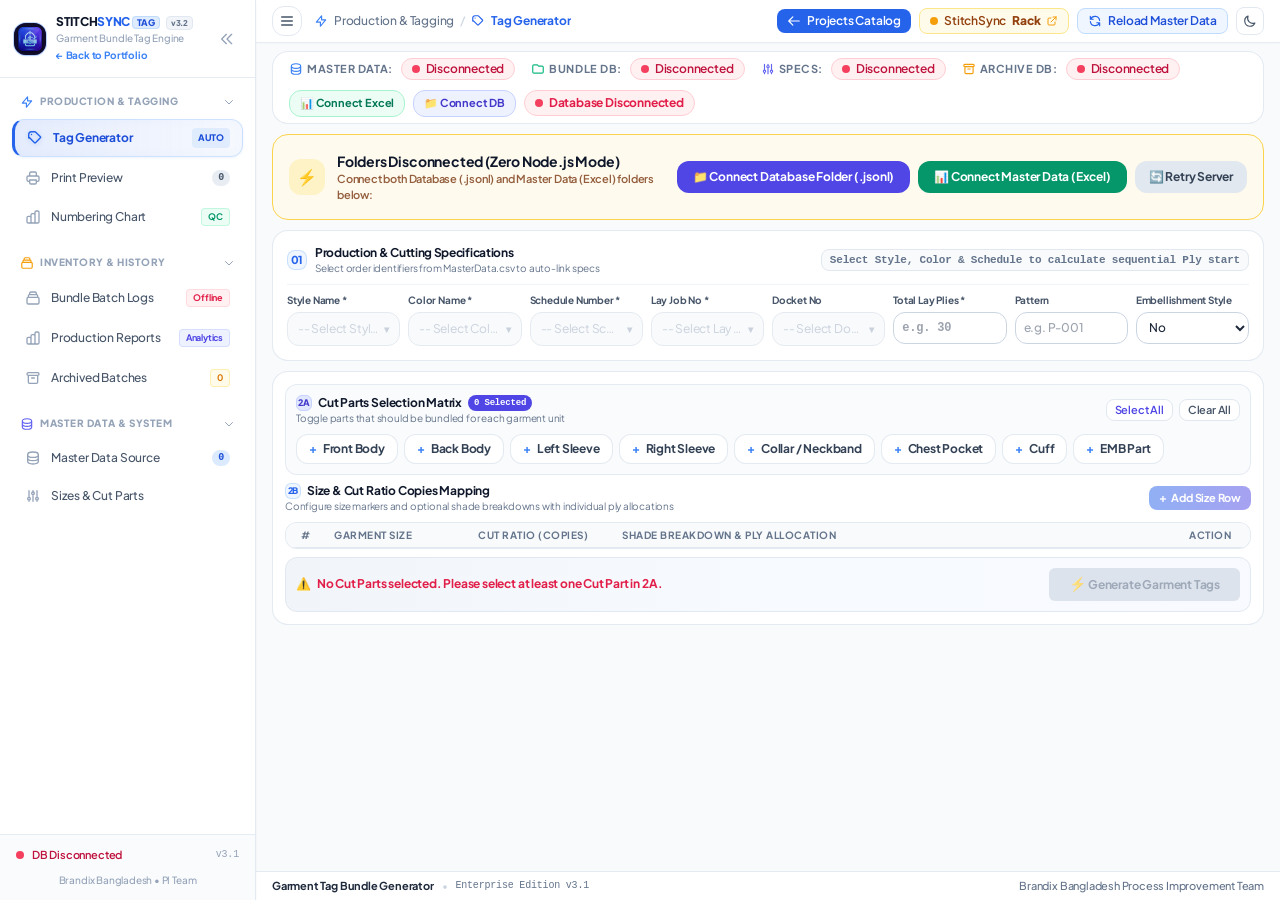
==== commit 324144d7: "feat: add direct Projects Catalog button in BundleTagApp top bar and sidebar" ====
--- a/BundleTagApp.html
+++ b/BundleTagApp.html
@@ -31,31 +31,10 @@
 </head>
 
 <body
-  class="h-screen w-screen overflow-hidden bg-[#F8FAFC] dark:bg-slate-950 text-slate-800 dark:text-slate-100 transition-colors duration-200 antialiased selection:bg-blue-500 selection:text-white flex flex-col">
-
-  <!-- Top Portfolio Return Bar -->
-  <header class="no-print w-full bg-slate-900/95 text-slate-200 border-b border-slate-800 px-4 py-2 flex items-center justify-between text-xs z-50 shrink-0 select-none backdrop-blur-md shadow-md">
-    <div class="flex items-center gap-3">
-      <a href="projects.html" class="inline-flex items-center gap-1.5 px-3 py-1 rounded-lg bg-blue-600/20 hover:bg-blue-600/30 text-blue-400 hover:text-blue-300 font-bold border border-blue-500/40 transition">
-        <span>←</span>
-        <span>Back to Projects</span>
-      </a>
-      <span class="text-slate-600">|</span>
-      <div class="flex items-center gap-2">
-        <span class="w-2 h-2 rounded-full bg-emerald-400 animate-pulse"></span>
-        <span class="font-medium text-slate-300">Live Application Demo:</span>
-        <span class="font-bold text-white">StitchSync Tag Generator v3.2</span>
-      </div>
-    </div>
-    <div class="flex items-center gap-3">
-      <a href="index.html" class="text-slate-400 hover:text-white transition font-medium">Portfolio Home</a>
-      <span class="text-slate-700">•</span>
-      <a href="mailto:kihpranto@yahoo.com" class="text-blue-400 hover:text-blue-300 transition font-semibold">Contact Kazi Md Ikramul Hassan</a>
-    </div>
-  </header>
+  class="h-screen w-screen overflow-hidden bg-[#F8FAFC] dark:bg-slate-950 text-slate-800 dark:text-slate-100 transition-colors duration-200 antialiased selection:bg-blue-500 selection:text-white">
 
   <!-- Main Flex Layout Container -->
-  <div id="app-root-container" class="flex-1 w-full flex flex-row overflow-hidden bg-[#F8FAFC] dark:bg-slate-950 text-slate-800 dark:text-slate-100">
+  <div id="app-root-container" class="h-screen w-full flex flex-row overflow-hidden bg-[#F8FAFC] dark:bg-slate-950 text-slate-800 dark:text-slate-100">
 
     <!-- Left Side Panel Navigation (Sidebar) -->
     <aside id="app-sidebar" class="no-print w-64 shrink-0 bg-white/95 dark:bg-slate-900/95 border-r border-slate-200/90 dark:border-slate-800/90 flex flex-col justify-between h-screen z-40 transition-all duration-300 shadow-sm backdrop-blur-md overflow-hidden">
@@ -72,6 +51,9 @@
               <span class="px-1 py-0.2 rounded text-[8px] font-extrabold bg-slate-100 dark:bg-slate-800 text-slate-500 dark:text-slate-400 border border-slate-200 dark:border-slate-700">v3.2</span>
             </div>
             <p class="text-[10px] text-slate-400 dark:text-slate-500 font-medium truncate">Garment Bundle Tag Engine</p>
+            <a href="projects.html" class="text-[10px] text-blue-500 hover:text-blue-400 font-bold flex items-center gap-1 mt-0.5" title="Back to Portfolio">
+              <span>← Back to Portfolio</span>
+            </a>
           </div>
         </div>
         <button type="button" onclick="toggleSidebar()" id="btn-sidebar-collapse" title="Collapse / Expand Sidebar"
@@ -281,6 +263,12 @@
 
           <!-- Right Quick Actions & Theme Toggle -->
           <div class="flex items-center gap-2 shrink-0">
+            <!-- Return to Portfolio Catalog -->
+            <a href="projects.html" title="Return to Kazi Md Ikramul Hassan's Projects Catalog"
+              class="px-2.5 py-1 text-xs font-semibold rounded-lg bg-blue-600 hover:bg-blue-500 text-white transition cursor-pointer flex items-center gap-1.5 shadow-2xs">
+              <svg class="w-3.5 h-3.5" fill="none" stroke="currentColor" viewBox="0 0 24 24"><path stroke-linecap="round" stroke-linejoin="round" stroke-width="2" d="M10 19l-7-7m0 0l7-7m-7 7h18"/></svg>
+              <span>Projects Catalog</span>
+            </a>
             <!-- Suite Cross-Link: Switch to StitchSync Rack -->
             <a href="LocationManager.html" target="_blank" title="Open StitchSync Rack (Warehouse Floor Manager)"
               class="px-2.5 py-1 text-xs font-semibold rounded-lg bg-amber-50 dark:bg-amber-950/60 text-amber-800 dark:text-amber-200 border border-amber-200 dark:border-amber-800 hover:bg-amber-100 dark:hover:bg-amber-900/50 transition cursor-pointer flex items-center gap-1.5 shadow-2xs">
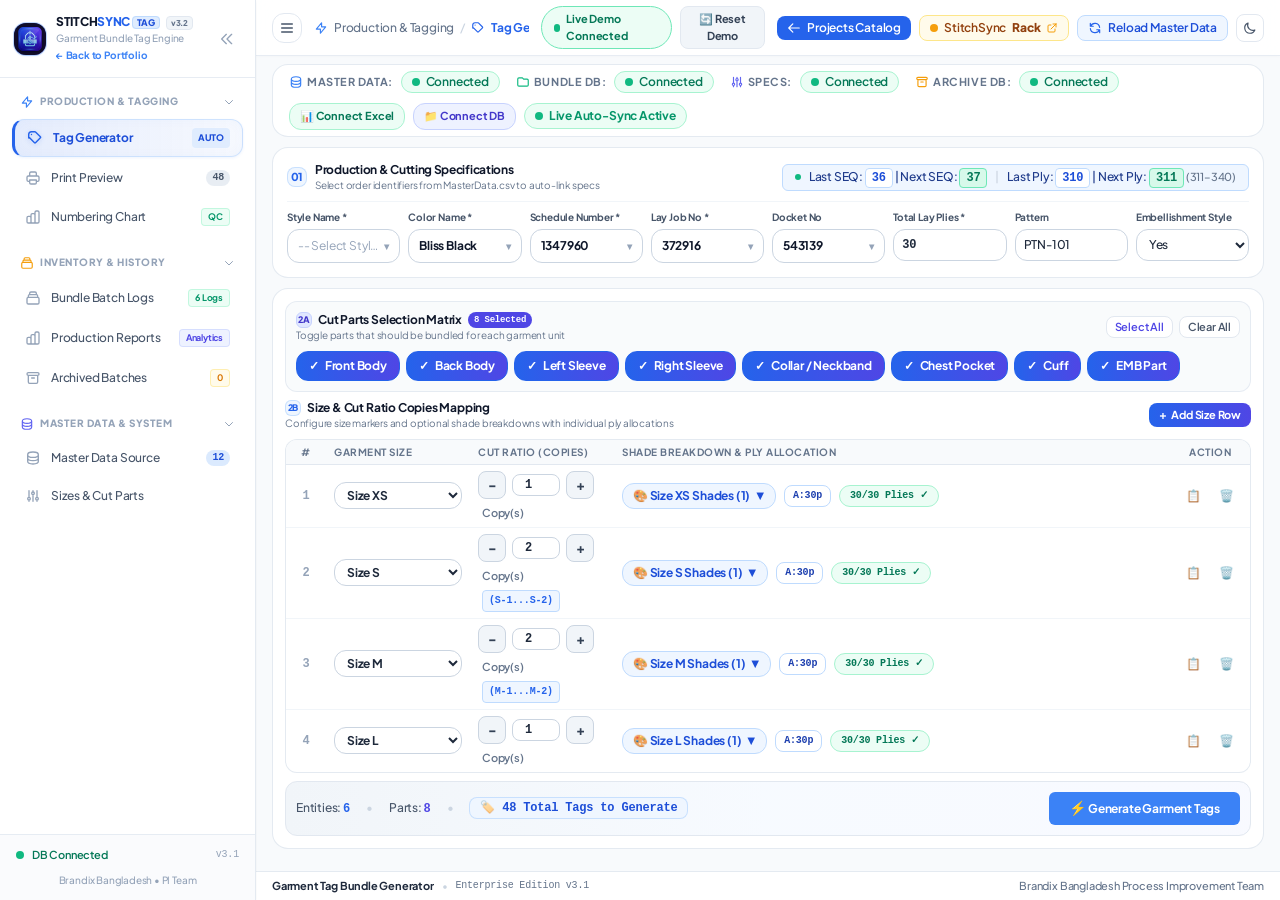
==== commit dbb25a99: "feat(demo): auto-connect BundleTagApp with realistic demo data and real tools logos" ====
--- a/BundleTagApp.html
+++ b/BundleTagApp.html
@@ -1377,6 +1377,7 @@
   <script src="app.config.js"></script>
   <script src="js/qrcode.min.js"></script>
   <script src="js/state.js"></script>
+  <script src="js/demo-loader.js"></script>
   <script src="js/api-sync.js"></script>
   <script src="js/specs-manager.js"></script>
   <script src="js/tag-generator.js"></script>
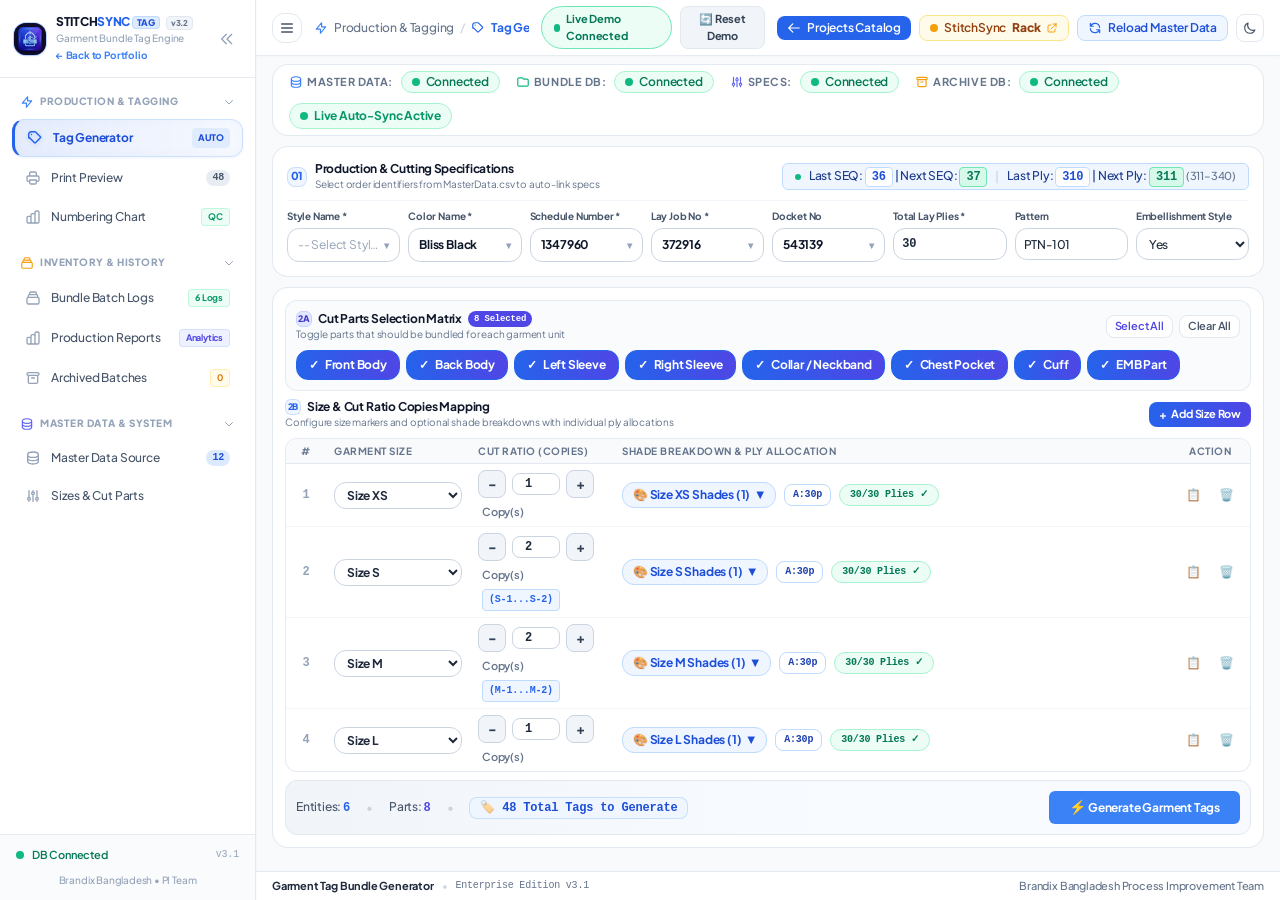
==== commit 45d02df8: "fix(ui): remove Connect Excel and Connect DB buttons from top status bar and preserve selected style" ====
--- a/BundleTagApp.html
+++ b/BundleTagApp.html
@@ -377,12 +377,6 @@
             </div>
 
             <div class="flex items-center gap-2 flex-wrap">
-              <button onclick="browseCSVFolder()" class="px-2.5 py-1 text-[11px] font-bold rounded-xl bg-emerald-50 dark:bg-emerald-950/60 text-emerald-700 dark:text-emerald-300 border border-emerald-200 dark:border-emerald-800 hover:bg-emerald-100 dark:hover:bg-emerald-900/60 transition cursor-pointer flex items-center gap-1 shadow-2xs" title="Select / Change Master Data Excel Folder">
-                📊 Connect Excel
-              </button>
-              <button onclick="browseDatabaseFolder()" class="px-2.5 py-1 text-[11px] font-bold rounded-xl bg-indigo-50 dark:bg-indigo-950/60 text-indigo-700 dark:text-indigo-300 border border-indigo-200 dark:border-indigo-800 hover:bg-indigo-100 dark:hover:bg-indigo-900/60 transition cursor-pointer flex items-center gap-1 shadow-2xs" title="Select / Change .jsonl Database Folder">
-                📁 Connect DB
-              </button>
               <span id="json-sync-indicator" class="inline-flex items-center gap-1.5 text-xs font-bold text-rose-700 dark:text-rose-400 bg-rose-50 dark:bg-rose-950/50 px-3 py-1 rounded-full border border-rose-200 dark:border-rose-800 shadow-2xs">
                 <span class="w-2 h-2 rounded-full bg-rose-500"></span>
                 Database Disconnected
